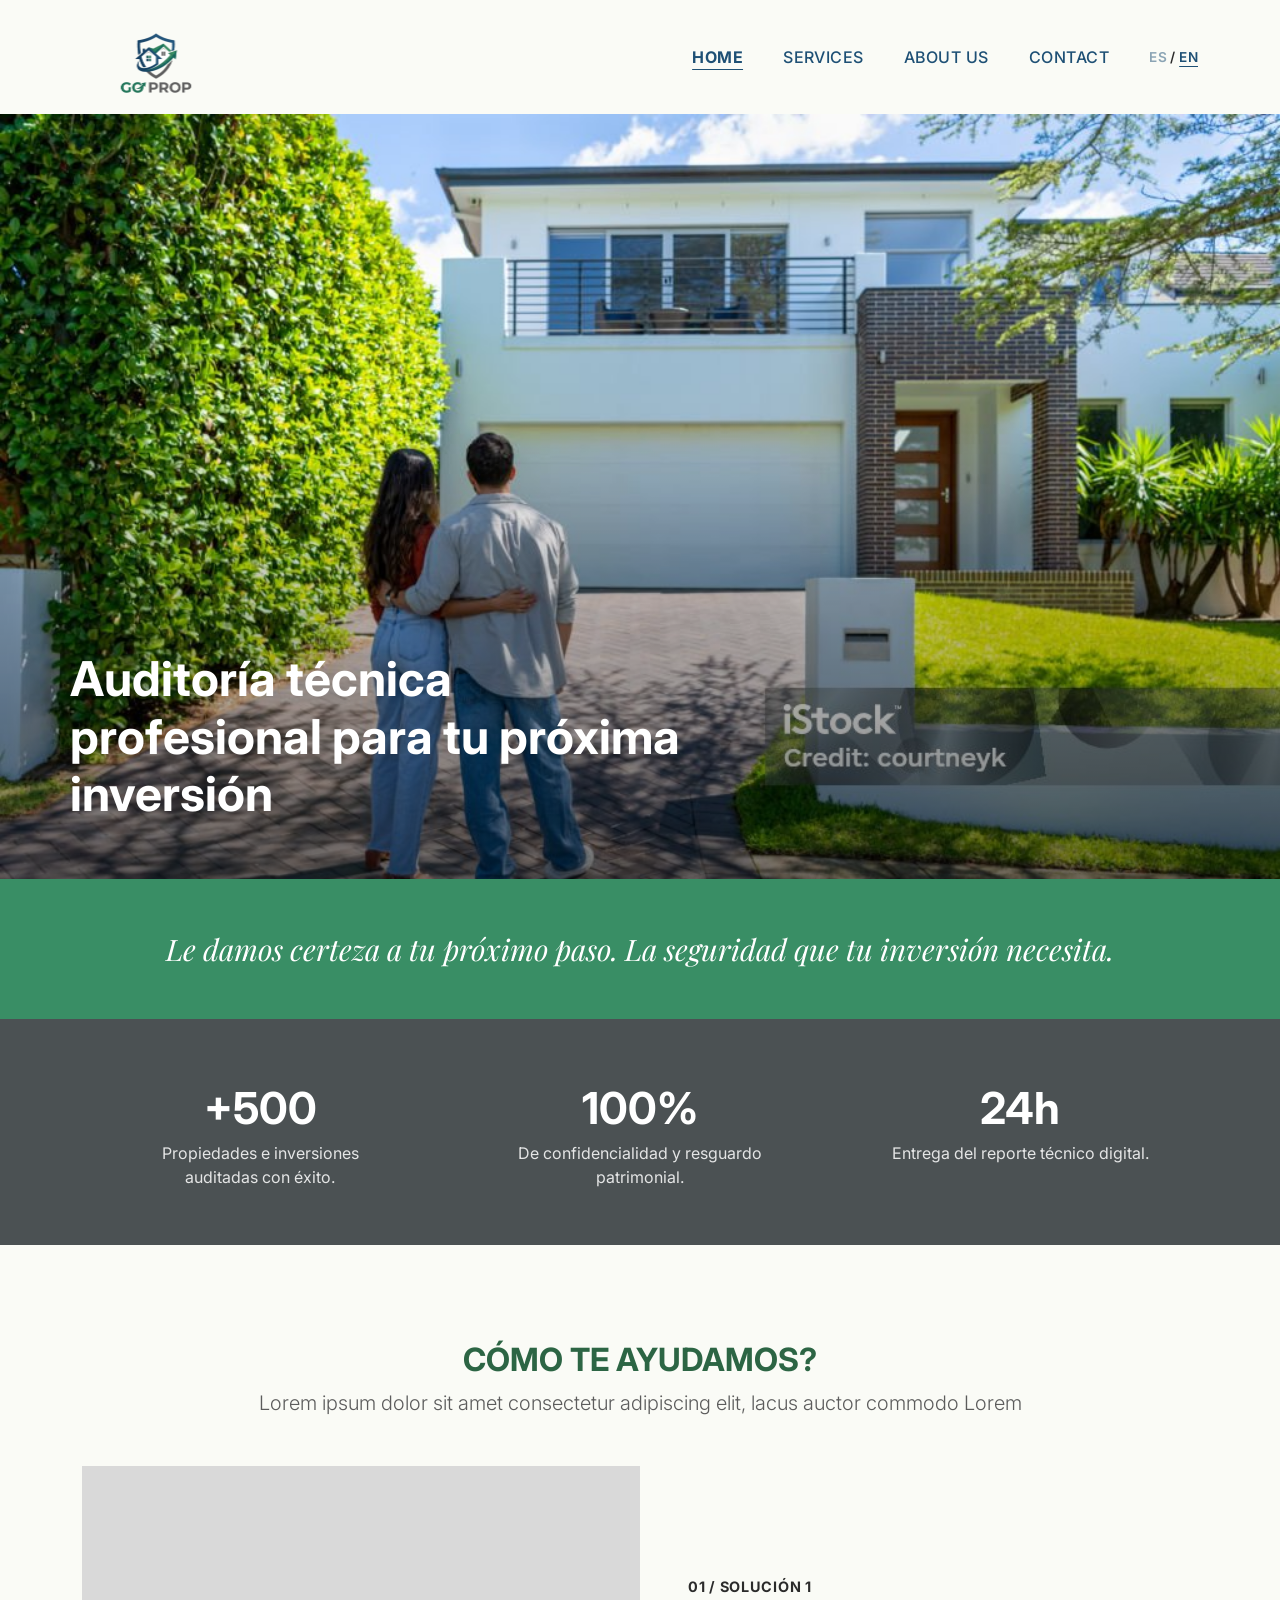
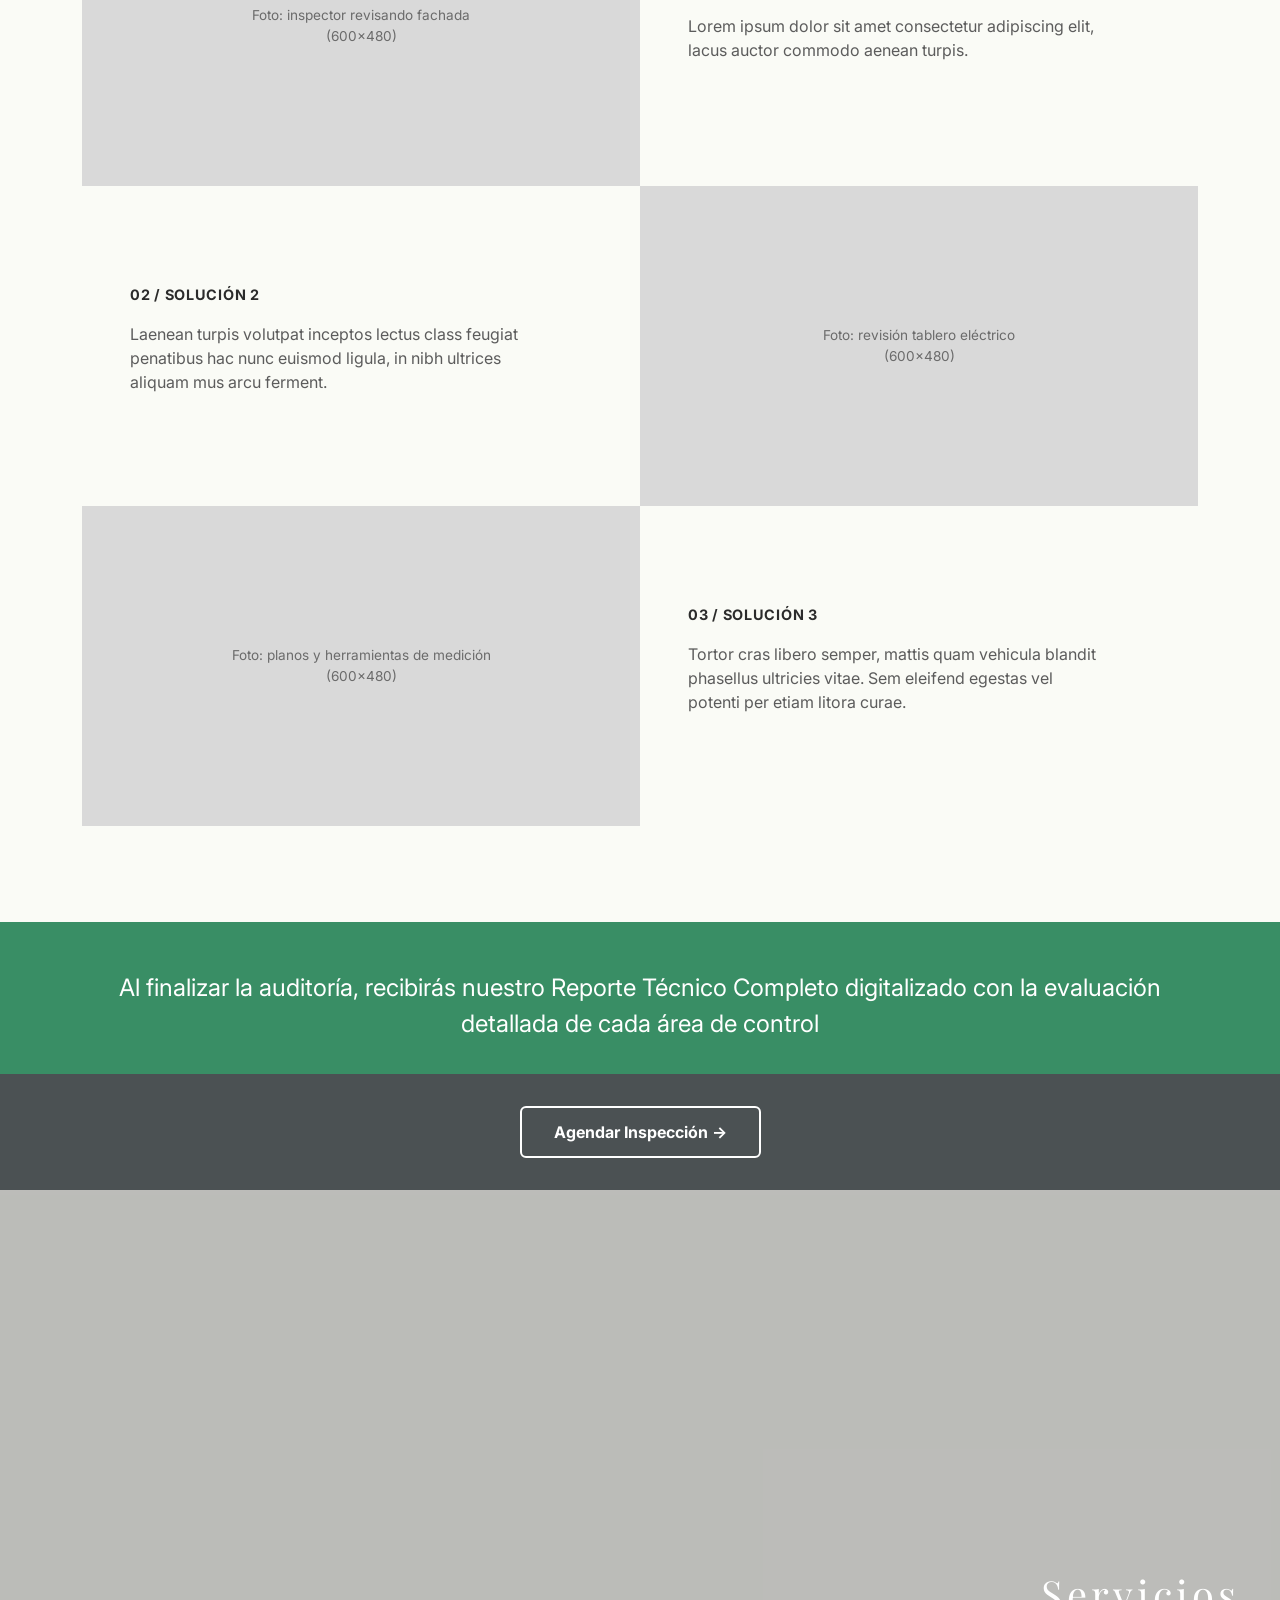
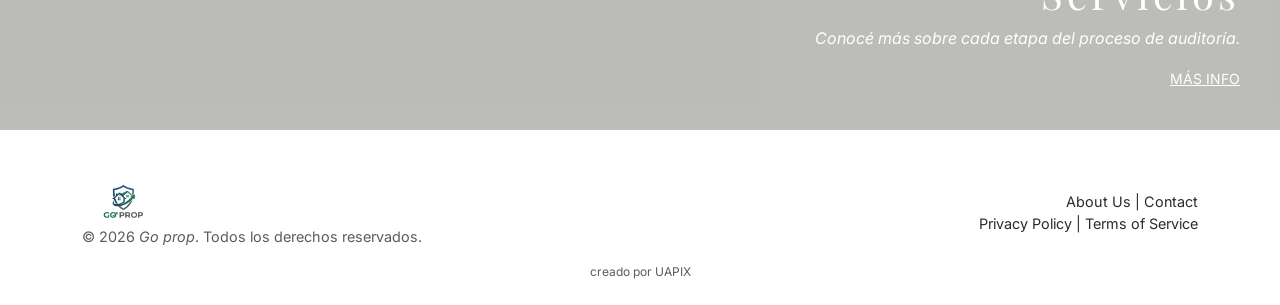
==== en/index.html @ b809a63e "Added bilingual switch" ====
<!DOCTYPE html>
<html lang="en">
<head>
  <meta charset="UTF-8">
  <meta name="viewport" content="width=device-width, initial-scale=1.0">
  <title>Go Prop | Property Auditing and Inspection</title>
  <meta name="description" content="We give you certainty for your next step. Technical property audits with a digital report in 24h.">

  <!-- Google Fonts -->
  <link rel="preconnect" href="https://fonts.googleapis.com">
  <link rel="preconnect" href="https://fonts.gstatic.com" crossorigin>
  <link href="https://fonts.googleapis.com/css2?family=Inter:wght@400;500;700&family=Playfair+Display:ital@1&display=swap" rel="stylesheet">

  <!-- Bootstrap CSS -->
  <link href="https://cdn.jsdelivr.net/npm/bootstrap@5.3.3/dist/css/bootstrap.min.css" rel="stylesheet">

  <!-- Custom CSS -->
  <link rel="stylesheet" href="../css/style.css">
</head>
<body>

  <!-- ==========================================================================
       Navbar
       ========================================================================== -->
  <nav class="navbar navbar-expand-lg navbar-goprop">
    <div class="container">
      <a class="navbar-brand" href="index.html">
        <img src="../assets/images/logo.png" alt="Go Prop">
      </a>
      <button class="navbar-toggler" type="button" data-bs-toggle="collapse" data-bs-target="#navMain" aria-controls="navMain" aria-expanded="false" aria-label="Abrir menú">
        <span class="navbar-toggler-icon"></span>
      </button>
      <div class="collapse navbar-collapse justify-content-end" id="navMain">
        <ul class="navbar-nav">
          <li class="nav-item"><a class="nav-link active" href="index.html">HOME</a></li>
          <li class="nav-item"><a class="nav-link" href="servicios.html">SERVICES</a></li>
          <li class="nav-item"><a class="nav-link" href="nosotros.html">ABOUT US</a></li>
          <li class="nav-item"><a class="nav-link" href="contacto.html">CONTACT</a></li>
        </ul>
        <div class="lang-switch">
          <a href="../index.html">ES</a> / <a href="index.html" class="current">EN</a>
        </div>
      </div>
    </div>
  </nav>

  <!-- ==========================================================================
       Hero
       ========================================================================== -->
  <header class="hero" style="background-image: url('../assets/images/casaPlaceholder.jpg');">
    <div class="container hero-content">
      <!-- TRANSLATE -->
      <h1 class="display-5">Auditoría técnica profesional para tu próxima inversión</h1>
    </div>
  </header>

  <!-- Quote band -->
  <section class="quote-band">
    <!-- TRANSLATE -->
    <p>Le damos certeza a tu próximo paso. La seguridad que tu inversión necesita.</p>
  </section>

  <!-- Stats bar -->
  <section class="stats-bar">
    <div class="container">
      <div class="row text-center g-4">
        <div class="col-md-4">
          <div class="stat-number">+500</div>
          <!-- TRANSLATE (3 stat labels below) -->
          <p class="stat-label">Propiedades e inversiones auditadas con éxito.</p>
        </div>
        <div class="col-md-4">
          <div class="stat-number">100%</div>
          <p class="stat-label">De confidencialidad y resguardo patrimonial.</p>
        </div>
        <div class="col-md-4">
          <div class="stat-number">24h</div>
          <p class="stat-label">Entrega del reporte técnico digital.</p>
        </div>
      </div>
    </div>
  </section>

  <!-- ==========================================================================
       Cómo te ayudamos
       ========================================================================== -->
  <section class="services-intro section-padding">
    <div class="container">
      <div class="text-center mb-5">
        <!-- TRANSLATE -->
        <h2>CÓMO TE AYUDAMOS?</h2>
        <p class="lead">Lorem ipsum dolor sit amet consectetur adipiscing elit, lacus auctor commodo Lorem</p>
      </div>

      <!-- Row 1: image left, text right -->
      <div class="row service-row align-items-center g-0 mb-0">
        <div class="col-md-6">
          <div class="img-placeholder">Foto: inspector revisando fachada<br>(600x480)</div>
        </div>
        <div class="col-md-6 p-5">
          <!-- TRANSLATE (label + paragraph, x3 rows below) -->
          <span class="service-number">01 / Solución 1</span>
          <p class="mt-3">Lorem ipsum dolor sit amet consectetur adipiscing elit, lacus auctor commodo aenean turpis.</p>
        </div>
      </div>

      <!-- Row 2: text left, image right -->
      <div class="row service-row align-items-center g-0 mb-0">
        <div class="col-md-6 order-md-2">
          <div class="img-placeholder">Foto: revisión tablero eléctrico<br>(600x480)</div>
        </div>
        <div class="col-md-6 order-md-1 p-5">
          <span class="service-number">02 / Solución 2</span>
          <p class="mt-3">Laenean turpis volutpat inceptos lectus class feugiat penatibus hac nunc euismod ligula, in nibh ultrices aliquam mus arcu ferment.</p>
        </div>
      </div>

      <!-- Row 3: image left, text right -->
      <div class="row service-row align-items-center g-0">
        <div class="col-md-6">
          <div class="img-placeholder">Foto: planos y herramientas de medición<br>(600x480)</div>
        </div>
        <div class="col-md-6 p-5">
          <span class="service-number">03 / Solución 3</span>
          <p class="mt-3">Tortor cras libero semper, mattis quam vehicula blandit phasellus ultricies vitae. Sem eleifend egestas vel potenti per etiam litora curae.</p>
        </div>
      </div>
    </div>
  </section>

  <!-- CTA -->
  <section class="cta-text-band">
    <div class="container">
      <!-- TRANSLATE -->
      <p class="fs-4 mb-0">Al finalizar la auditoría, recibirás nuestro Reporte Técnico Completo digitalizado con la evaluación detallada de cada área de control</p>
    </div>
  </section>
  <section class="cta-button-band">
    <!-- TRANSLATE (button label) -->
    <a href="servicios.html" class="btn btn-outline-goprop">Agendar Inspección &rarr;</a>
  </section>

  <!-- ==========================================================================
       Gallery / parallax
       ========================================================================== -->
  <section class="gallery-parallax" style="background-image: url('../assets/images/gallery-living-room.jpg');">
    <div class="gallery-parallax-content">
      <!-- TRANSLATE -->
      <h2 class="display-6">Servicios</h2>
      <p class="fst-italic">Conocé más sobre cada etapa del proceso de auditoría.</p>
      <a href="servicios.html" class="text-white text-decoration-underline small">MÁS INFO</a>
    </div>
  </section>

  <!-- ==========================================================================
       Footer
       ========================================================================== -->
  <footer class="footer-goprop">
    <div class="container">
      <div class="row align-items-center">
        <div class="col-md-4 mb-3 mb-md-0">
          <img src="../assets/images/logo.png" alt="Go Prop" style="height:40px;">
          <!-- TRANSLATE (copyright line) -->
          <p class="mt-2 mb-0 text-muted">&copy; 2026 <em>Go prop</em>. Todos los derechos reservados.</p>
        </div>
        <div class="col-md-8 text-md-end">
          <a href="nosotros.html">About Us</a> | <a href="contacto.html">Contact</a><br class="d-none d-md-block">
          <a href="#">Privacy Policy</a> | <a href="#">Terms of Service</a>
        </div>
      </div>
      <div class="text-center mt-3 footer-credit">creado por UAPIX</div>
    </div>
  </footer>

  <!-- Bootstrap JS -->
  <script src="https://cdn.jsdelivr.net/npm/bootstrap@5.3.3/dist/js/bootstrap.bundle.min.js"></script>
  <script src="../js/main.js"></script>
</body>
</html>
---- css/style.css ----
/* ==========================================================================
   GO PROP — Global Stylesheet
   ========================================================================== */

:root {
  --color-green: #398e65;
  --color-green-dark: #2c6544;
  --color-navy: #1e5075;
  --color-charcoal: #4b5153;
  --color-cream: #fafbf6;
  --color-white: #ffffff;
  --color-text: #2b2b2b;
  --color-text-muted: #5c5c5c;

  --font-body: 'Inter', system-ui, sans-serif;
  --font-serif: 'Playfair Display', Georgia, serif;

  --section-padding-y: 6rem;
  --transition-base: 0.25s ease;
}

html {
  scroll-behavior: smooth;
}

body {
  font-family: var(--font-body);
  color: var(--color-text);
  background-color: var(--color-cream);
}

img {
  max-width: 100%;
  display: block;
}

.section-padding {
  padding-top: var(--section-padding-y);
  padding-bottom: var(--section-padding-y);
}

/* ==========================================================================
   Navbar
   ========================================================================== */

.navbar-goprop {
  background-color: var(--color-cream);
  padding-top: 1rem;
  padding-bottom: 1rem;
}

.navbar-goprop .navbar-brand img {
  height: 72px;
}

.navbar-goprop .nav-link {
  color: var(--color-navy);
  font-weight: 500;
  letter-spacing: 0.03em;
  margin-left: 2.5rem;
  padding: 0 !important;
}

.navbar-goprop .nav-item:first-child .nav-link {
  margin-left: 4rem;
}

.navbar-goprop .nav-link.active {
  color: var(--color-navy);
  font-weight: 700;
  text-decoration: underline;
  text-underline-offset: 6px;
}

.lang-switch {
  margin-left: 2.5rem;
  font-size: 0.85rem;
  font-weight: 600;
  letter-spacing: 0.03em;
  white-space: nowrap;
}

.lang-switch a {
  color: var(--color-navy);
  text-decoration: none;
  opacity: 0.5;
}

.lang-switch a.current {
  opacity: 1;
  text-decoration: underline;
  text-underline-offset: 4px;
}

.lang-switch a:hover {
  opacity: 0.8;
}

/* ==========================================================================
   Hero
   ========================================================================== */

.hero {
  position: relative;
  min-height: 85vh;
  background-size: cover;
  background-position: center top;
  display: flex;
  align-items: flex-end;
}

.hero::after {
  content: '';
  position: absolute;
  inset: 0;
  background: linear-gradient(to top, rgba(0, 0, 0, 0.55), rgba(0, 0, 0, 0) 60%);
}

.hero-content {
  position: relative;
  z-index: 1;
  color: var(--color-white);
  padding: 3rem 0;
}

.hero-content h1 {
  font-weight: 700;
  max-width: 640px;
}

/* ==========================================================================
   Quote band
   ========================================================================== */

.quote-band {
  background-color: var(--color-green);
  color: var(--color-white);
  text-align: center;
  padding: 3rem 1rem;
}

.quote-band p {
  font-family: var(--font-serif);
  font-style: italic;
  font-size: 1.85rem;
  max-width: 1140px;
  margin: 0 auto;
}

/* ==========================================================================
   Stats bar
   ========================================================================== */

.stats-bar {
  background-color: var(--color-charcoal);
  color: var(--color-white);
  padding: 3.5rem 1rem;
}

.stats-bar .stat-number {
  font-size: 2.75rem;
  font-weight: 700;
}

.stats-bar .stat-label {
  color: rgba(255, 255, 255, 0.85);
  max-width: 260px;
  margin: 0 auto;
}

/* ==========================================================================
   Services intro (Cómo te ayudamos)
   ========================================================================== */

.services-intro h2 {
  color: var(--color-green-dark);
  font-weight: 700;
}

.services-intro .lead {
  color: var(--color-text-muted);
}

.service-row .service-number {
  font-weight: 700;
  letter-spacing: 0.05em;
  color: var(--color-text);
  text-transform: uppercase;
  font-size: 0.9rem;
}

.service-row p {
  color: var(--color-text-muted);
  max-width: 420px;
}

.service-row img {
  width: 100%;
  height: 100%;
  object-fit: cover;
  min-height: 320px;
}

/* ==========================================================================
   CTA band
   ========================================================================== */

.cta-text-band {
  background-color: var(--color-green);
  color: var(--color-white);
  text-align: center;
  padding: 3rem 1rem 2rem;
}

.cta-button-band {
  background-color: var(--color-charcoal);
  text-align: center;
  padding: 2rem 1rem;
}

.btn-outline-goprop {
  border: 2px solid var(--color-white);
  color: var(--color-white);
  background: transparent;
  font-weight: 700;
  padding: 0.75rem 2rem;
  transition: var(--transition-base);
}

.btn-outline-goprop:hover {
  background: var(--color-white);
  color: var(--color-charcoal);
}

.btn-goprop {
  background-color: var(--color-green);
  border: 2px solid var(--color-green);
  color: var(--color-white);
  font-weight: 700;
  padding: 0.75rem 2rem;
  transition: var(--transition-base);
}

.btn-goprop:hover {
  background-color: var(--color-green-dark);
  border-color: var(--color-green-dark);
  color: var(--color-white);
}

/* ==========================================================================
   Gallery / parallax
   ========================================================================== */

.gallery-parallax {
  position: relative;
  min-height: 60vh;
  background-attachment: fixed;
  background-size: cover;
  background-position: center;
  display: flex;
  align-items: flex-end;
}

.gallery-parallax::after {
  content: '';
  position: absolute;
  inset: 0;
  background: rgba(0, 0, 0, 0.25);
}

.gallery-parallax-content {
  position: relative;
  z-index: 1;
  color: var(--color-white);
  padding: 2.5rem;
  text-align: right;
  margin-left: auto;
}

.gallery-parallax-content h2 {
  font-family: var(--font-serif);
  letter-spacing: 0.1em;
}

@media (max-width: 767.98px) {
  .gallery-parallax {
    background-attachment: scroll;
  }
}

/* ==========================================================================
   Footer
   ========================================================================== */

.footer-goprop {
  background-color: var(--color-white);
  padding: 3rem 0 1.5rem;
  font-size: 0.9rem;
}

.footer-goprop a {
  color: var(--color-text);
  text-decoration: none;
}

.footer-goprop a:hover {
  color: var(--color-green-dark);
}

.footer-goprop .footer-credit {
  color: var(--color-text-muted);
  font-size: 0.75rem;
}

/* ==========================================================================
   Placeholder blocks (temporary — remove once real assets are in place)
   ========================================================================== */

.img-placeholder {
  background-color: #d9d9d9;
  color: #6b6b6b;
  display: flex;
  align-items: center;
  justify-content: center;
  text-align: center;
  font-size: 0.85rem;
  width: 100%;
  height: 100%;
  min-height: 320px;
}
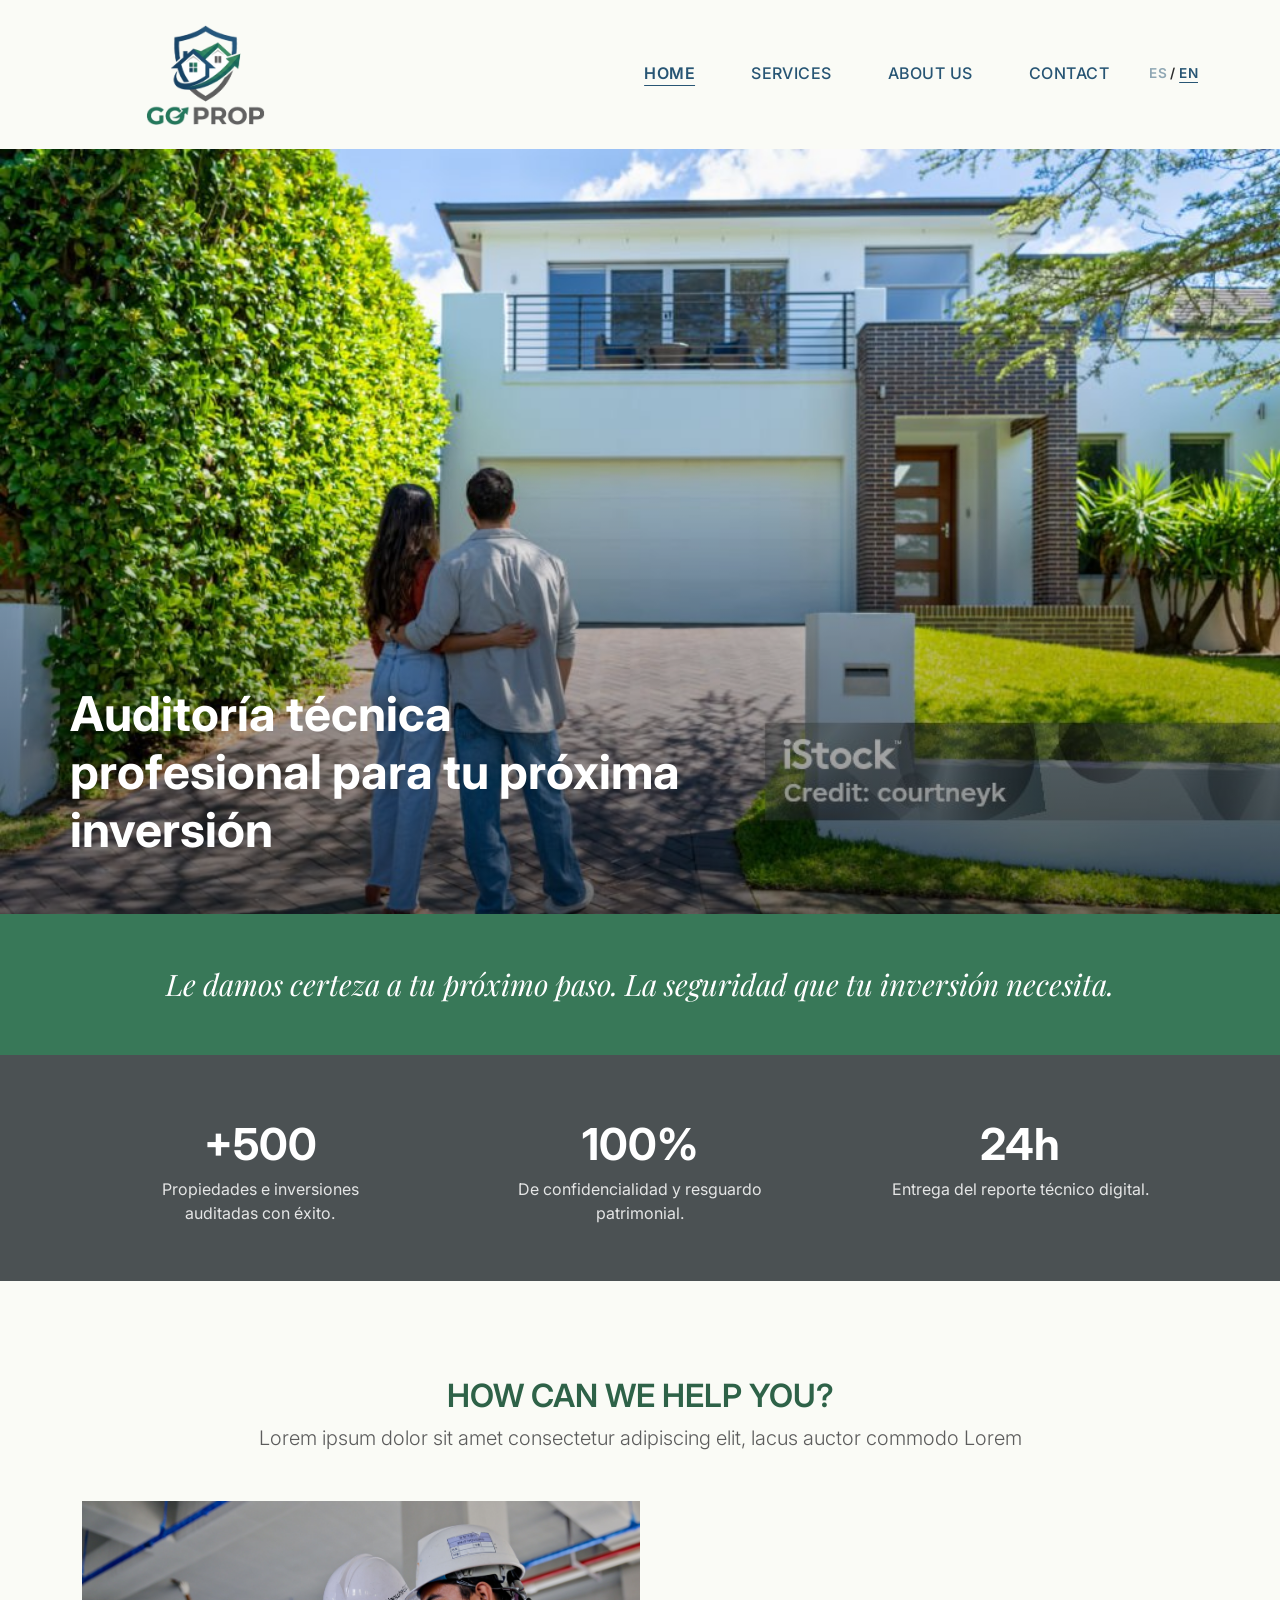
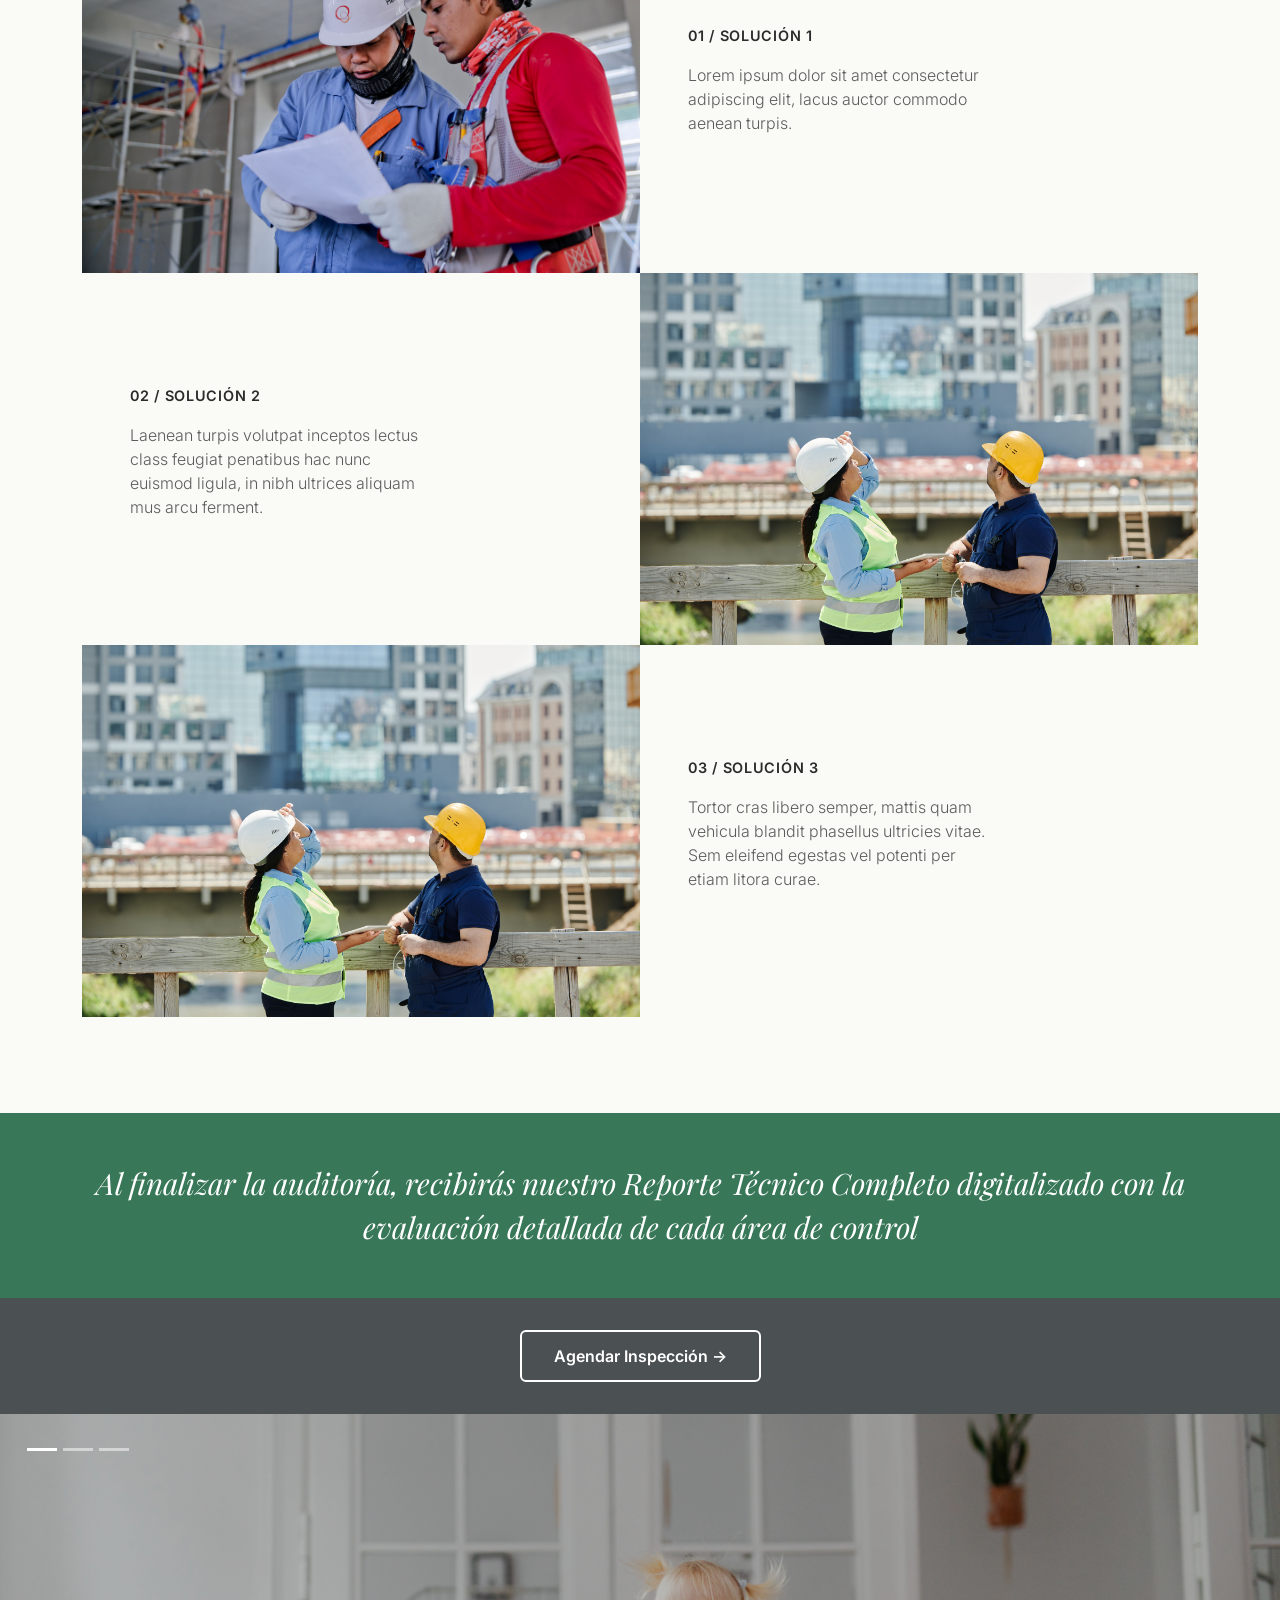
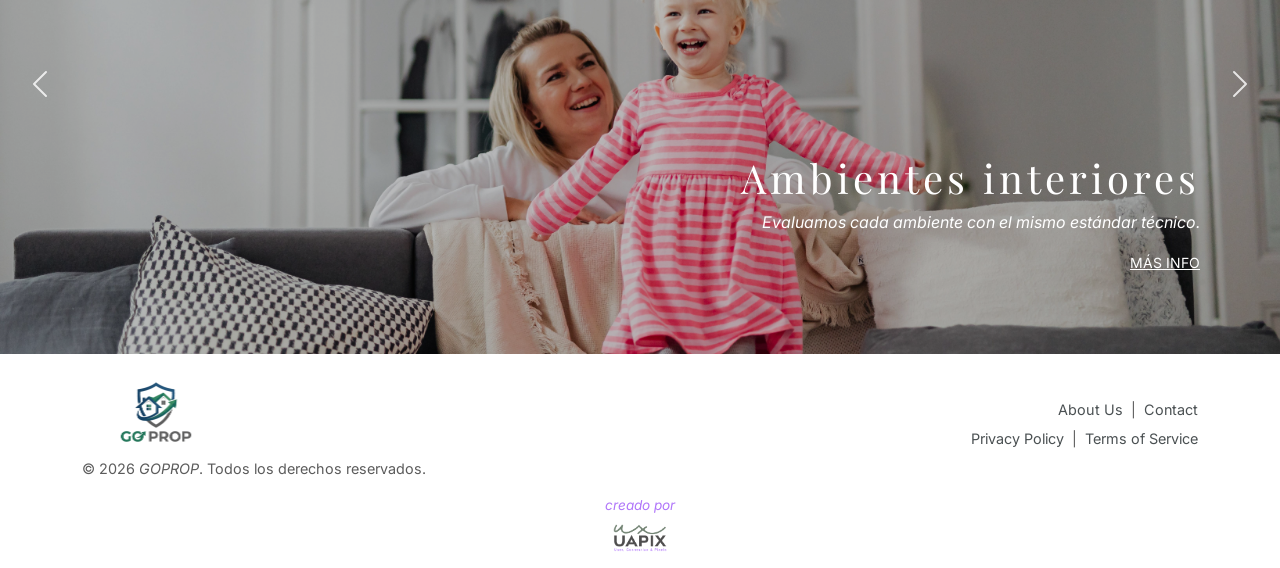
==== commit cc8e8b00: "Finalize footer: logo/copyright spacing, footer padding" ====
--- a/en/index.html
+++ b/en/index.html
@@ -9,7 +9,7 @@
   <!-- Google Fonts -->
   <link rel="preconnect" href="https://fonts.googleapis.com">
   <link rel="preconnect" href="https://fonts.gstatic.com" crossorigin>
-  <link href="https://fonts.googleapis.com/css2?family=Inter:wght@400;500;700&family=Playfair+Display:ital@1&display=swap" rel="stylesheet">
+  <link href="https://fonts.googleapis.com/css2?family=Inter:wght@300;400;500;600;700&family=Playfair+Display:ital@1&display=swap" rel="stylesheet">
 
   <!-- Bootstrap CSS -->
   <link href="https://cdn.jsdelivr.net/npm/bootstrap@5.3.3/dist/css/bootstrap.min.css" rel="stylesheet">
@@ -88,14 +88,14 @@
     <div class="container">
       <div class="text-center mb-5">
         <!-- TRANSLATE -->
-        <h2>CÓMO TE AYUDAMOS?</h2>
+        <h2>HOW CAN WE HELP YOU?</h2>
         <p class="lead">Lorem ipsum dolor sit amet consectetur adipiscing elit, lacus auctor commodo Lorem</p>
       </div>
 
       <!-- Row 1: image left, text right -->
       <div class="row service-row align-items-center g-0 mb-0">
         <div class="col-md-6">
-          <div class="img-placeholder">Foto: inspector revisando fachada<br>(600x480)</div>
+          <img src="/assets/images/solucion1.jpg" alt="Inspectores revisando documentos en una propiedad">
         </div>
         <div class="col-md-6 p-5">
           <!-- TRANSLATE (label + paragraph, x3 rows below) -->
@@ -107,7 +107,7 @@
       <!-- Row 2: text left, image right -->
       <div class="row service-row align-items-center g-0 mb-0">
         <div class="col-md-6 order-md-2">
-          <div class="img-placeholder">Foto: revisión tablero eléctrico<br>(600x480)</div>
+          <img src="/assets/images/solucion2.jpg" alt="Inspectores afuera revisando la fachada de una propiedad">
         </div>
         <div class="col-md-6 order-md-1 p-5">
           <span class="service-number">02 / Solución 2</span>
@@ -118,7 +118,7 @@
       <!-- Row 3: image left, text right -->
       <div class="row service-row align-items-center g-0">
         <div class="col-md-6">
-          <div class="img-placeholder">Foto: planos y herramientas de medición<br>(600x480)</div>
+          <img src="/assets/images/solucion2.jpg" alt="Inspectores revisando planos en una computadora portatil">
         </div>
         <div class="col-md-6 p-5">
           <span class="service-number">03 / Solución 3</span>
@@ -132,7 +132,7 @@
   <section class="cta-text-band">
     <div class="container">
       <!-- TRANSLATE -->
-      <p class="fs-4 mb-0">Al finalizar la auditoría, recibirás nuestro Reporte Técnico Completo digitalizado con la evaluación detallada de cada área de control</p>
+      <p>Al finalizar la auditoría, recibirás nuestro Reporte Técnico Completo digitalizado con la evaluación detallada de cada área de control</p>
     </div>
   </section>
   <section class="cta-button-band">
@@ -143,14 +143,44 @@
   <!-- ==========================================================================
        Gallery / parallax
        ========================================================================== -->
-  <section class="gallery-parallax" style="background-image: url('../assets/images/gallery-living-room.jpg');">
-    <div class="gallery-parallax-content">
-      <!-- TRANSLATE -->
-      <h2 class="display-6">Servicios</h2>
-      <p class="fst-italic">Conocé más sobre cada etapa del proceso de auditoría.</p>
-      <a href="servicios.html" class="text-white text-decoration-underline small">MÁS INFO</a>
-    </div>
-  </section>
+  <div id="galleryCarousel" class="carousel slide gallery-parallax" data-bs-ride="carousel">
+    <div class="carousel-indicators">
+      <button type="button" data-bs-target="#galleryCarousel" data-bs-slide-to="0" class="active" aria-current="true" aria-label="Slide 1"></button>
+      <button type="button" data-bs-target="#galleryCarousel" data-bs-slide-to="1" aria-label="Slide 2"></button>
+      <button type="button" data-bs-target="#galleryCarousel" data-bs-slide-to="2" aria-label="Slide 3"></button>
+    </div>
+    <div class="carousel-inner">
+      <div class="carousel-item active" style="background-image: url('../assets/images/gallery-living-room.jpg');">
+        <div class="gallery-parallax-content">
+          <h2 class="display-6">Ambientes interiores</h2>
+          <p class="fst-italic">Evaluamos cada ambiente con el mismo estándar técnico.</p>
+          <a href="servicios.html" class="text-white text-decoration-underline small">MÁS INFO</a>
+        </div>
+      </div>
+      <div class="carousel-item" style="background-image: url('../assets/images/gallery-kitchen.jpg');">
+        <div class="gallery-parallax-content">
+          <h2 class="display-6">Instalaciones y equipamiento</h2>
+          <p class="fst-italic">Revisamos instalaciones eléctricas, sanitarias y de gas.</p>
+          <a href="servicios.html" class="text-white text-decoration-underline small">MÁS INFO</a>
+        </div>
+      </div>
+      <div class="carousel-item" style="background-image: url('../assets/images/gallery-garden.jpg');">
+        <div class="gallery-parallax-content">
+          <h2 class="display-6">Espacios exteriores</h2>
+          <p class="fst-italic">Auditamos también los espacios exteriores y estructuras adicionales.</p>
+          <a href="servicios.html" class="text-white text-decoration-underline small">MÁS INFO</a>
+        </div>
+      </div>
+    </div>
+    <button class="carousel-control-prev" type="button" data-bs-target="#galleryCarousel" data-bs-slide="prev">
+      <span class="carousel-control-prev-icon" aria-hidden="true"></span>
+      <span class="visually-hidden">Anterior</span>
+    </button>
+    <button class="carousel-control-next" type="button" data-bs-target="#galleryCarousel" data-bs-slide="next">
+      <span class="carousel-control-next-icon" aria-hidden="true"></span>
+      <span class="visually-hidden">Siguiente</span>
+    </button>
+  </div>
 
   <!-- ==========================================================================
        Footer
@@ -158,17 +188,19 @@
   <footer class="footer-goprop">
     <div class="container">
       <div class="row align-items-center">
-        <div class="col-md-4 mb-3 mb-md-0">
-          <img src="../assets/images/logo.png" alt="Go Prop" style="height:40px;">
-          <!-- TRANSLATE (copyright line) -->
-          <p class="mt-2 mb-0 text-muted">&copy; 2026 <em>Go prop</em>. Todos los derechos reservados.</p>
-        </div>
-        <div class="col-md-8 text-md-end">
-          <a href="nosotros.html">About Us</a> | <a href="contacto.html">Contact</a><br class="d-none d-md-block">
-          <a href="#">Privacy Policy</a> | <a href="#">Terms of Service</a>
-        </div>
-      </div>
-      <div class="text-center mt-3 footer-credit">creado por UAPIX</div>
+        <div class="col-md-5 mb-3 mb-md-0 footer-brand">
+          <img src="../assets/images/logo.png" alt="Go Prop" style="height:72px;">
+          <p class="footer-copyright">&copy; 2026 <em>GOPROP</em>. Todos los derechos reservados.</p>
+        </div>
+<div class="col-md-7 text-md-end footer-links">
+          <div class="footer-links-row"><a href="nosotros.html">About Us</a><span class="footer-sep">|</span><a href="contacto.html">Contact</a></div>
+          <div class="footer-links-row"><a href="#">Privacy Policy</a><span class="footer-sep">|</span><a href="#">Terms of Service</a></div>
+        </div>
+      </div>
+<div class="text-center mt-3 footer-credit">
+        <p>creado por</p>
+        <img src="../assets/images/uapix-logo.png" alt="UAPIX">
+      </div>
     </div>
   </footer>
 
--- a/css/style.css
+++ b/css/style.css
@@ -3,9 +3,9 @@
    ========================================================================== */
 
 :root {
-  --color-green: #398e65;
-  --color-green-dark: #2c6544;
-  --color-navy: #1e5075;
+  --color-green: #387858;
+  --color-green-dark: #2e6248;
+  --color-navy: #275574;
   --color-charcoal: #4b5153;
   --color-cream: #fafbf6;
   --color-white: #ffffff;
@@ -45,19 +45,20 @@
 
 .navbar-goprop {
   background-color: var(--color-cream);
-  padding-top: 1rem;
-  padding-bottom: 1rem;
+  padding-top: 0rem;
+  padding-bottom: 0.2rem;
 }
 
 .navbar-goprop .navbar-brand img {
-  height: 72px;
+  height: 120px;
+  margin-bottom: 1rem;
 }
 
 .navbar-goprop .nav-link {
   color: var(--color-navy);
   font-weight: 500;
   letter-spacing: 0.03em;
-  margin-left: 2.5rem;
+  margin-left: 3.5rem;
   padding: 0 !important;
 }
 
@@ -67,7 +68,7 @@
 
 .navbar-goprop .nav-link.active {
   color: var(--color-navy);
-  font-weight: 700;
+  font-weight: 600;
   text-decoration: underline;
   text-underline-offset: 6px;
 }
@@ -174,15 +175,16 @@
 
 .services-intro h2 {
   color: var(--color-green-dark);
-  font-weight: 700;
+  font-weight: 600;
 }
 
 .services-intro .lead {
   color: var(--color-text-muted);
+  font-weight:300;
 }
 
 .service-row .service-number {
-  font-weight: 700;
+  font-weight: 600;
   letter-spacing: 0.05em;
   color: var(--color-text);
   text-transform: uppercase;
@@ -191,7 +193,8 @@
 
 .service-row p {
   color: var(--color-text-muted);
-  max-width: 420px;
+  max-width: 300px;
+  font-weight:300;
 }
 
 .service-row img {
@@ -209,7 +212,15 @@
   background-color: var(--color-green);
   color: var(--color-white);
   text-align: center;
-  padding: 3rem 1rem 2rem;
+  padding: 3rem 1rem;
+}
+
+.cta-text-band p {
+  font-family: var(--font-serif);
+  font-style: italic;
+  font-size: 1.85rem;
+  max-width: 1140px;
+  margin: 0 auto;
 }
 
 .cta-button-band {
@@ -222,7 +233,7 @@
   border: 2px solid var(--color-white);
   color: var(--color-white);
   background: transparent;
-  font-weight: 700;
+  font-weight: 600;
   padding: 0.75rem 2rem;
   transition: var(--transition-base);
 }
@@ -236,7 +247,7 @@
   background-color: var(--color-green);
   border: 2px solid var(--color-green);
   color: var(--color-white);
-  font-weight: 700;
+  font-weight: 600;
   padding: 0.75rem 2rem;
   transition: var(--transition-base);
 }
@@ -254,14 +265,20 @@
 .gallery-parallax {
   position: relative;
   min-height: 60vh;
-  background-attachment: fixed;
+}
+
+.gallery-parallax .carousel-item {
+  min-height: 60vh;
   background-size: cover;
   background-position: center;
+}
+.gallery-parallax .carousel-item.active,
+.gallery-parallax .carousel-item-next,
+.gallery-parallax .carousel-item-prev {
   display: flex;
   align-items: flex-end;
 }
-
-.gallery-parallax::after {
+.gallery-parallax .carousel-item::after {
   content: '';
   position: absolute;
   inset: 0;
@@ -272,7 +289,7 @@
   position: relative;
   z-index: 1;
   color: var(--color-white);
-  padding: 2.5rem;
+  padding: 5rem;
   text-align: right;
   margin-left: auto;
 }
@@ -282,34 +299,87 @@
   letter-spacing: 0.1em;
 }
 
-@media (max-width: 767.98px) {
-  .gallery-parallax {
-    background-attachment: scroll;
-  }
-}
-
+.gallery-parallax .carousel-indicators {
+  top: 1.5rem;
+  bottom: auto;
+  justify-content: flex-start;
+  margin-left: 1.5rem;
+  margin-right: 0;
+}
+.gallery-parallax .carousel-control-prev,
+.gallery-parallax .carousel-control-next {
+  top: 50%;
+  bottom: auto;
+  width: 48px;
+  height: 48px;
+  transform: translateY(-50%);
+  opacity: 0.8;
+}
+
+.gallery-parallax .carousel-control-prev {
+  left: 1rem;
+}
+
+.gallery-parallax .carousel-control-next {
+  right: 1rem;
+}
+
+.gallery-parallax .carousel-control-prev:hover,
+.gallery-parallax .carousel-control-next:hover {
+  opacity: 1;
+}
 /* ==========================================================================
    Footer
    ========================================================================== */
 
 .footer-goprop {
   background-color: var(--color-white);
-  padding: 3rem 0 1.5rem;
+  padding: 1rem 0 1rem;
   font-size: 0.9rem;
 }
 
 .footer-goprop a {
-  color: var(--color-text);
+  color: var(--color-charcoal);
   text-decoration: none;
 }
 
+.footer-links-row {
+  line-height: 2;
+}
+
+.footer-links .footer-sep {
+  color: var(--color-text-muted);
+  margin: 0 0.5rem;
+}
+
 .footer-goprop a:hover {
-  color: var(--color-green-dark);
-}
-
-.footer-goprop .footer-credit {
+  color: #8c8c8c;
+}
+
+.footer-goprop .footer-credit p {
+  color: #b076f9;
+  font-style: italic;
+  font-size: 0.85rem;
+  margin-bottom: 0.5rem;
+}
+
+.footer-goprop .footer-credit img {
+  height: 28px;
+  margin: 0 auto;
+}
+.footer-goprop .footer-brand {
+  display: flex;
+  flex-direction: column;
+  align-items: flex-start;
+  gap: 1rem;
+}
+
+.footer-goprop .footer-copyright {
   color: var(--color-text-muted);
-  font-size: 0.75rem;
+  font-size: 0.9rem;
+  line-height: 1.5;
+  white-space: nowrap;
+  margin: 0;
 }
 
 /* ==========================================================================
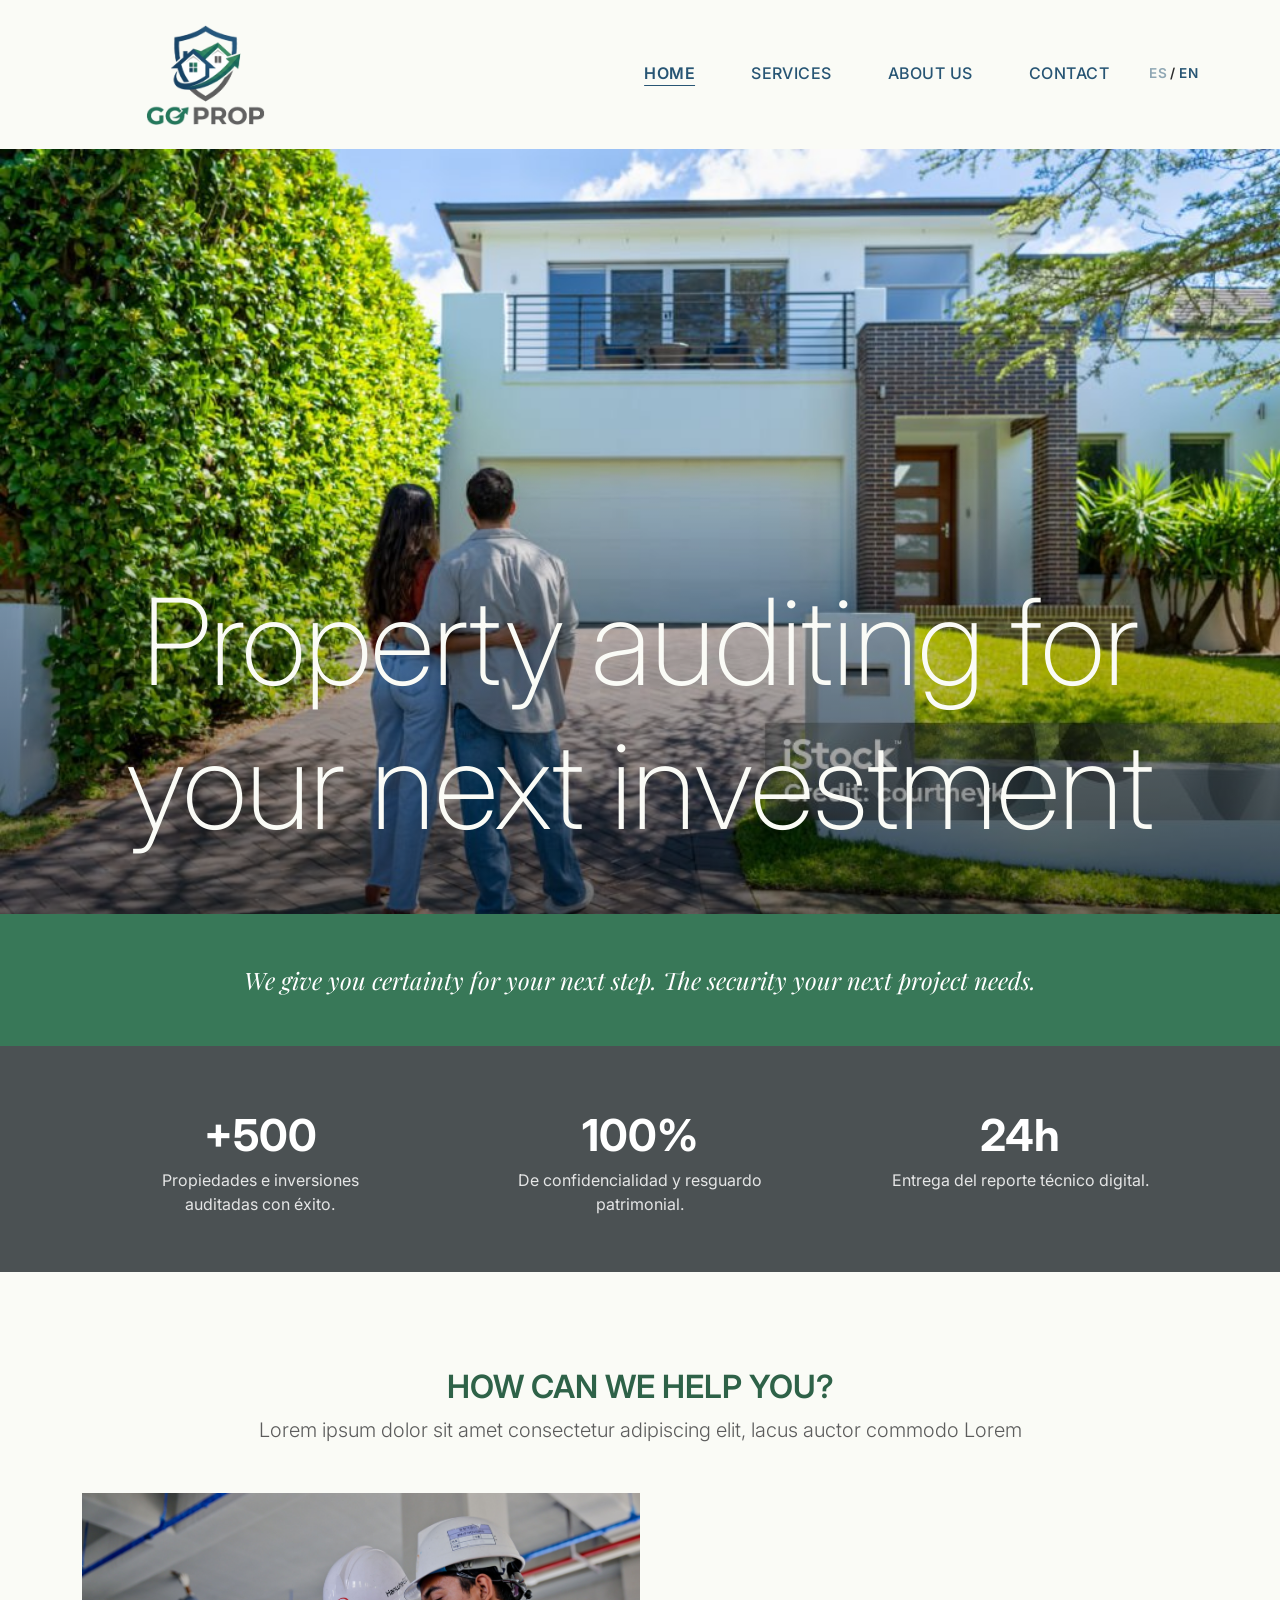
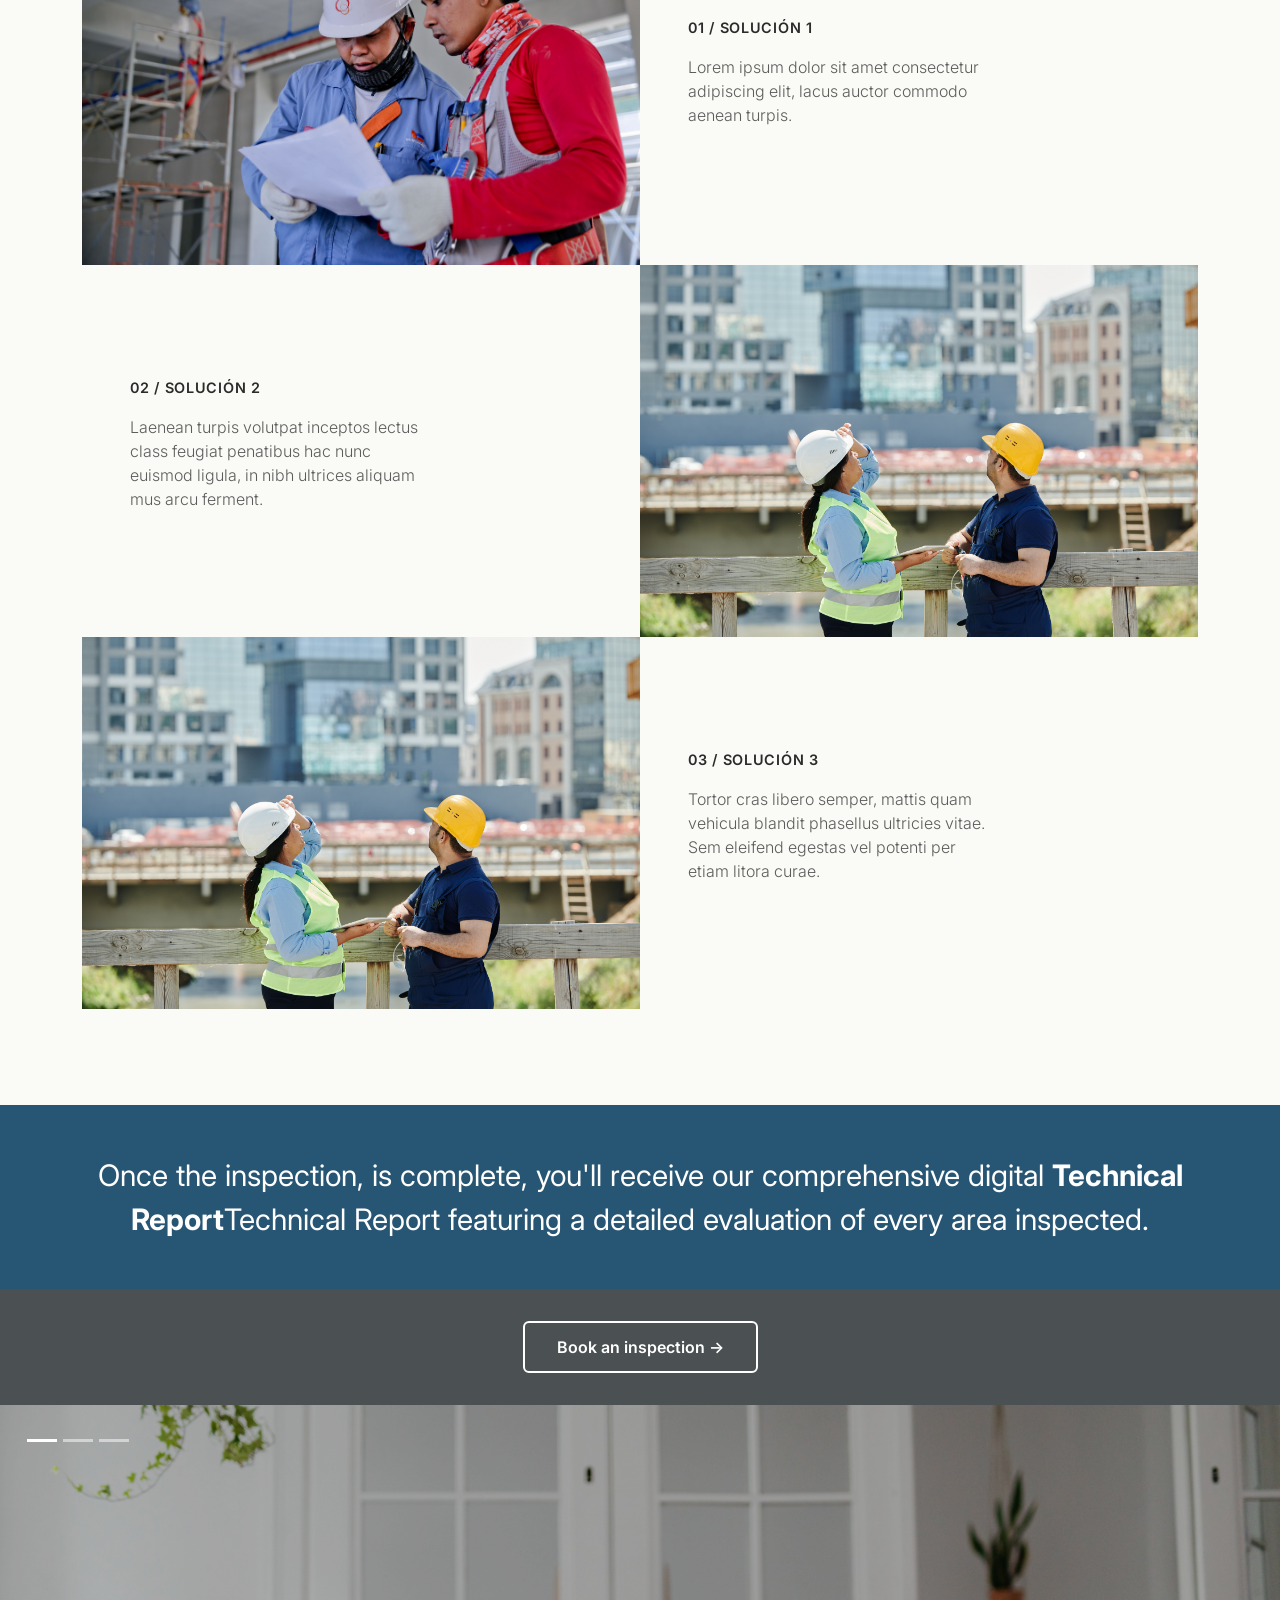
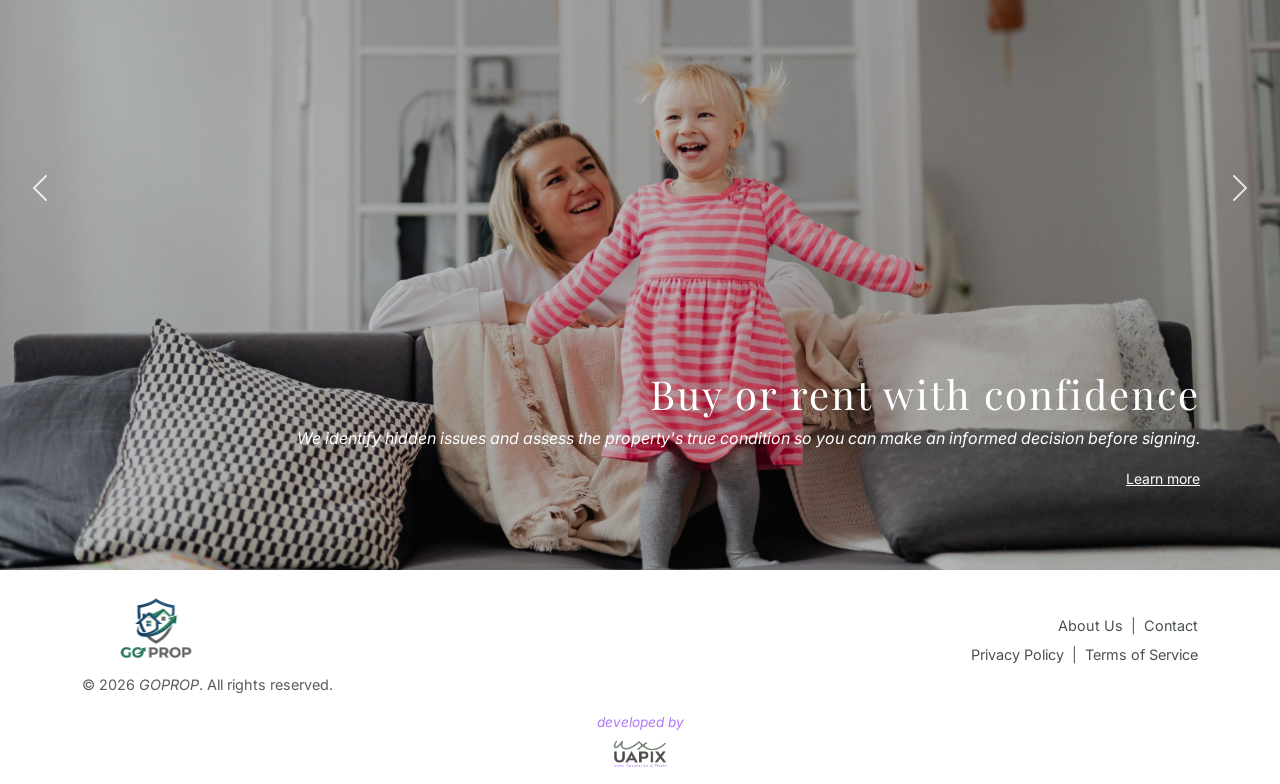
==== commit f880c894: "EN Page translation & Home improved" ====
--- a/en/index.html
+++ b/en/index.html
@@ -4,12 +4,15 @@
   <meta charset="UTF-8">
   <meta name="viewport" content="width=device-width, initial-scale=1.0">
   <title>Go Prop | Property Auditing and Inspection</title>
-  <meta name="description" content="We give you certainty for your next step. Technical property audits with a digital report in 24h.">
+  <meta name="description" content="We give you certainty for your next step. Technical property audits with a digital report.">
 
   <!-- Google Fonts -->
   <link rel="preconnect" href="https://fonts.googleapis.com">
   <link rel="preconnect" href="https://fonts.gstatic.com" crossorigin>
   <link href="https://fonts.googleapis.com/css2?family=Inter:wght@300;400;500;600;700&family=Playfair+Display:ital@1&display=swap" rel="stylesheet">
+  <!-- FAVICON -->
+    <link rel="shortcut icon" href="../assets/images/favicon.png" type="image/x-icon">
+    <link rel="icon" href="../assets/images/favicon.png" type="image/x-icon">
 
   <!-- Bootstrap CSS -->
   <link href="https://cdn.jsdelivr.net/npm/bootstrap@5.3.3/dist/css/bootstrap.min.css" rel="stylesheet">
@@ -50,14 +53,14 @@
   <header class="hero" style="background-image: url('../assets/images/casaPlaceholder.jpg');">
     <div class="container hero-content">
       <!-- TRANSLATE -->
-      <h1 class="display-5">Auditoría técnica profesional para tu próxima inversión</h1>
+      <h1 class="display-5">Property auditing for your next investment</h1>
     </div>
   </header>
 
   <!-- Quote band -->
   <section class="quote-band">
     <!-- TRANSLATE -->
-    <p>Le damos certeza a tu próximo paso. La seguridad que tu inversión necesita.</p>
+    <p>We give you certainty for your next step. The security your next project needs.</p>
   </section>
 
   <!-- Stats bar -->
@@ -132,12 +135,12 @@
   <section class="cta-text-band">
     <div class="container">
       <!-- TRANSLATE -->
-      <p>Al finalizar la auditoría, recibirás nuestro Reporte Técnico Completo digitalizado con la evaluación detallada de cada área de control</p>
+      <p>Once the inspection, is complete, you'll receive our comprehensive digital <strong>Technical Report</strong>Technical Report featuring a detailed evaluation of every area inspected.</p>
     </div>
   </section>
   <section class="cta-button-band">
     <!-- TRANSLATE (button label) -->
-    <a href="servicios.html" class="btn btn-outline-goprop">Agendar Inspección &rarr;</a>
+    <a href="servicios.html" class="btn btn-outline-goprop">Book an inspection &rarr;</a>
   </section>
 
   <!-- ==========================================================================
@@ -152,23 +155,23 @@
     <div class="carousel-inner">
       <div class="carousel-item active" style="background-image: url('../assets/images/gallery-living-room.jpg');">
         <div class="gallery-parallax-content">
-          <h2 class="display-6">Ambientes interiores</h2>
-          <p class="fst-italic">Evaluamos cada ambiente con el mismo estándar técnico.</p>
-          <a href="servicios.html" class="text-white text-decoration-underline small">MÁS INFO</a>
+          <h2 class="display-6">Buy or rent with confidence</h2>
+          <p class="fst-italic">We identify hidden issues and assess the property's true condition so you can make an informed decision before signing.</p>
+          <a href="servicios.html" class="text-white text-decoration-underline small">Learn more</a>
         </div>
       </div>
       <div class="carousel-item" style="background-image: url('../assets/images/gallery-kitchen.jpg');">
         <div class="gallery-parallax-content">
-          <h2 class="display-6">Instalaciones y equipamiento</h2>
-          <p class="fst-italic">Revisamos instalaciones eléctricas, sanitarias y de gas.</p>
-          <a href="servicios.html" class="text-white text-decoration-underline small">MÁS INFO</a>
+          <h2 class="display-6">End construction work with peace of mind</h2>
+          <p class="fst-italic">We verify that newly built or renovated properties meet quality standards and match the agreed specifications before handover.</p>
+          <a href="servicios.html" class="text-white text-decoration-underline small">Learn more</a>
         </div>
       </div>
       <div class="carousel-item" style="background-image: url('../assets/images/gallery-garden.jpg');">
         <div class="gallery-parallax-content">
-          <h2 class="display-6">Espacios exteriores</h2>
-          <p class="fst-italic">Auditamos también los espacios exteriores y estructuras adicionales.</p>
-          <a href="servicios.html" class="text-white text-decoration-underline small">MÁS INFO</a>
+          <h2 class="display-6">Find the root cause of the problem</h2>
+          <p class="fst-italic">We investigate leaks, structural cracks, and other property issues to identify their source and provide a reliable technical diagnosis.</p>
+          <a href="servicios.html" class="text-white text-decoration-underline small">Learn more</a>
         </div>
       </div>
     </div>
@@ -190,7 +193,7 @@
       <div class="row align-items-center">
         <div class="col-md-5 mb-3 mb-md-0 footer-brand">
           <img src="../assets/images/logo.png" alt="Go Prop" style="height:72px;">
-          <p class="footer-copyright">&copy; 2026 <em>GOPROP</em>. Todos los derechos reservados.</p>
+          <p class="footer-copyright">&copy; 2026 <em>GOPROP</em>. All rights reserved.</p>
         </div>
 <div class="col-md-7 text-md-end footer-links">
           <div class="footer-links-row"><a href="nosotros.html">About Us</a><span class="footer-sep">|</span><a href="contacto.html">Contact</a></div>
@@ -198,7 +201,7 @@
         </div>
       </div>
 <div class="text-center mt-3 footer-credit">
-        <p>creado por</p>
+        <p>developed by</p>
         <img src="../assets/images/uapix-logo.png" alt="UAPIX">
       </div>
     </div>
--- a/css/style.css
+++ b/css/style.css
@@ -89,7 +89,7 @@
 
 .lang-switch a.current {
   opacity: 1;
-  text-decoration: underline;
+  text-decoration: none;
   text-underline-offset: 4px;
 }
 
@@ -120,13 +120,15 @@
 .hero-content {
   position: relative;
   z-index: 1;
-  color: var(--color-white);
+  color: var(--color-cream);
   padding: 3rem 0;
 }
 
 .hero-content h1 {
-  font-weight: 700;
-  max-width: 640px;
+  font-weight: 200;
+  max-width: 100%;
+  font-size: 120px;
+  text-align: center;
 }
 
 /* ==========================================================================
@@ -143,7 +145,7 @@
 .quote-band p {
   font-family: var(--font-serif);
   font-style: italic;
-  font-size: 1.85rem;
+  font-size: 1.5rem;
   max-width: 1140px;
   margin: 0 auto;
 }
@@ -209,15 +211,15 @@
    ========================================================================== */
 
 .cta-text-band {
-  background-color: var(--color-green);
+  background-color: var(--color-navy);
   color: var(--color-white);
   text-align: center;
   padding: 3rem 1rem;
 }
 
 .cta-text-band p {
-  font-family: var(--font-serif);
-  font-style: italic;
+  font-family: var(--font-body);
+  font-style: normal;
   font-size: 1.85rem;
   max-width: 1140px;
   margin: 0 auto;
@@ -264,11 +266,11 @@
 
 .gallery-parallax {
   position: relative;
-  min-height: 60vh;
+  min-height: 85vh;
 }
 
 .gallery-parallax .carousel-item {
-  min-height: 60vh;
+  min-height: 85vh;
   background-size: cover;
   background-position: center;
 }
@@ -296,7 +298,7 @@
 
 .gallery-parallax-content h2 {
   font-family: var(--font-serif);
-  letter-spacing: 0.1em;
+  letter-spacing: 0.05em;
 }
 
 .gallery-parallax .carousel-indicators {
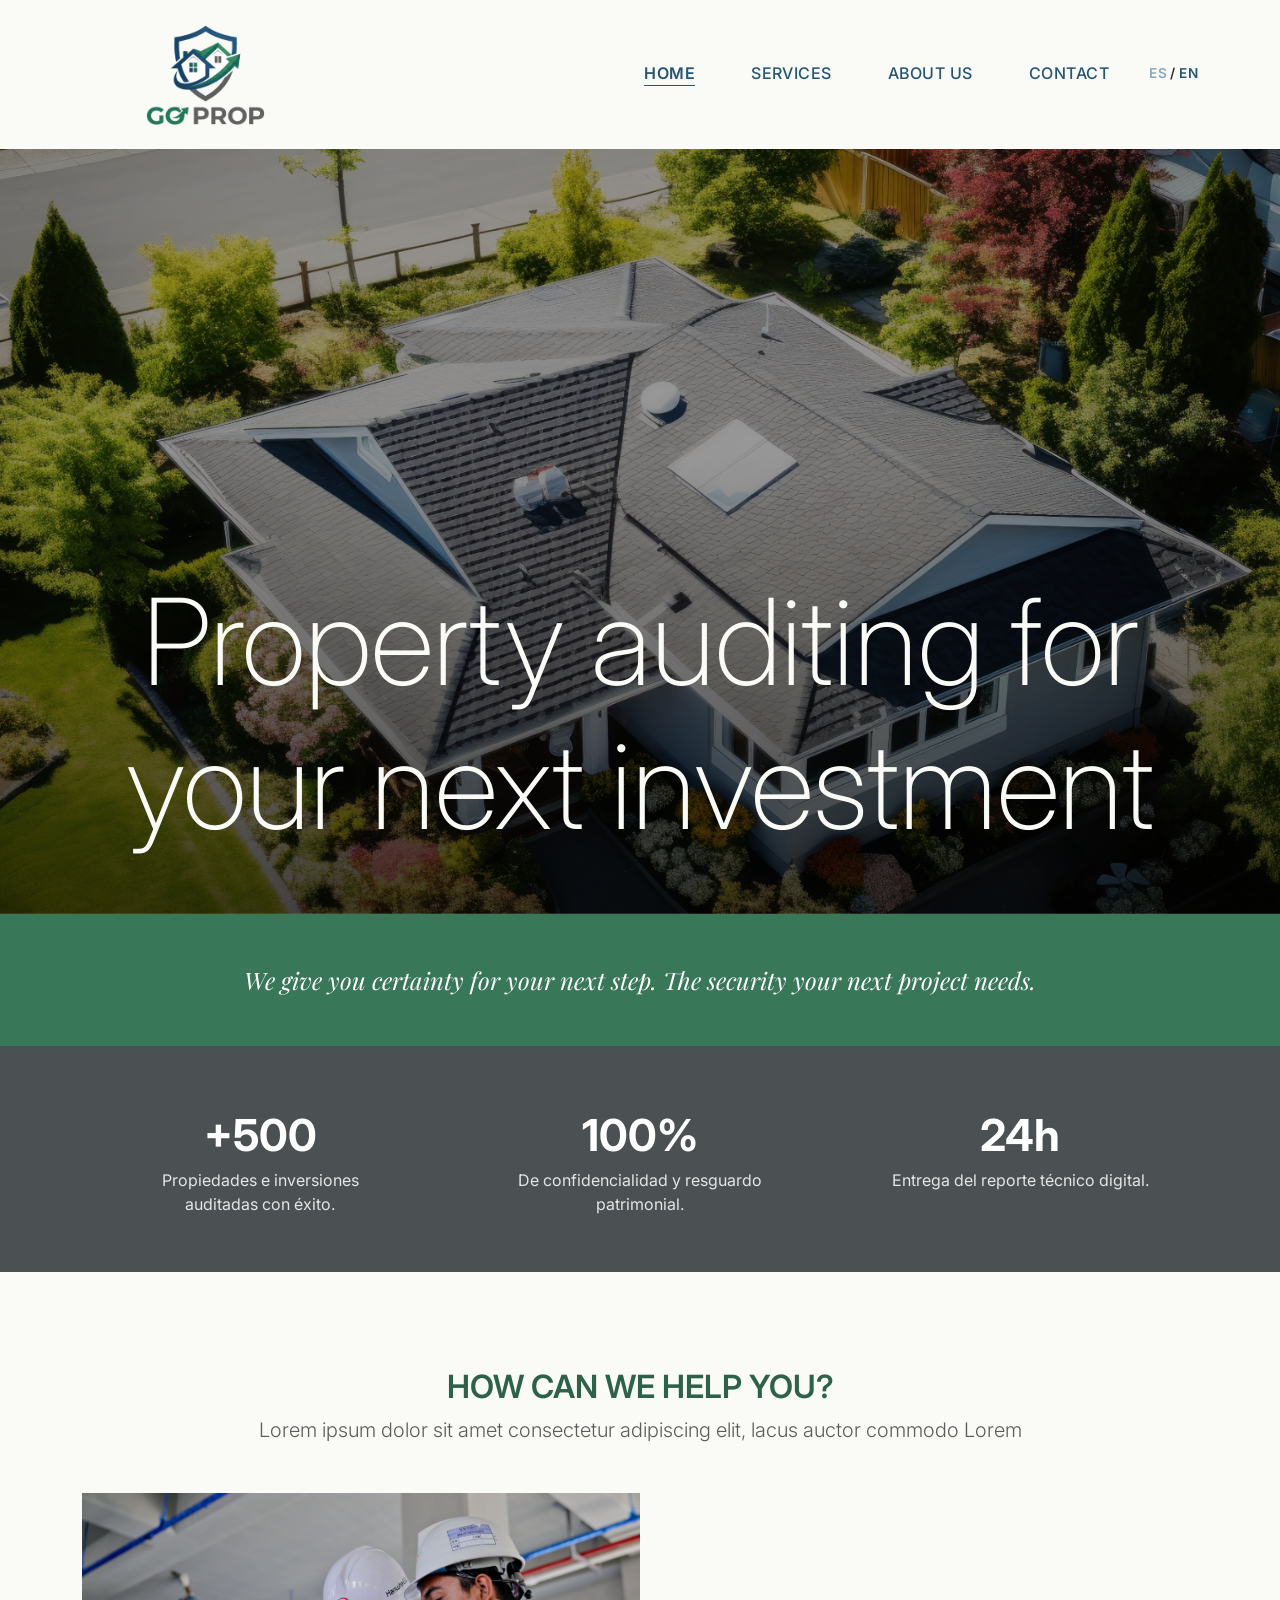
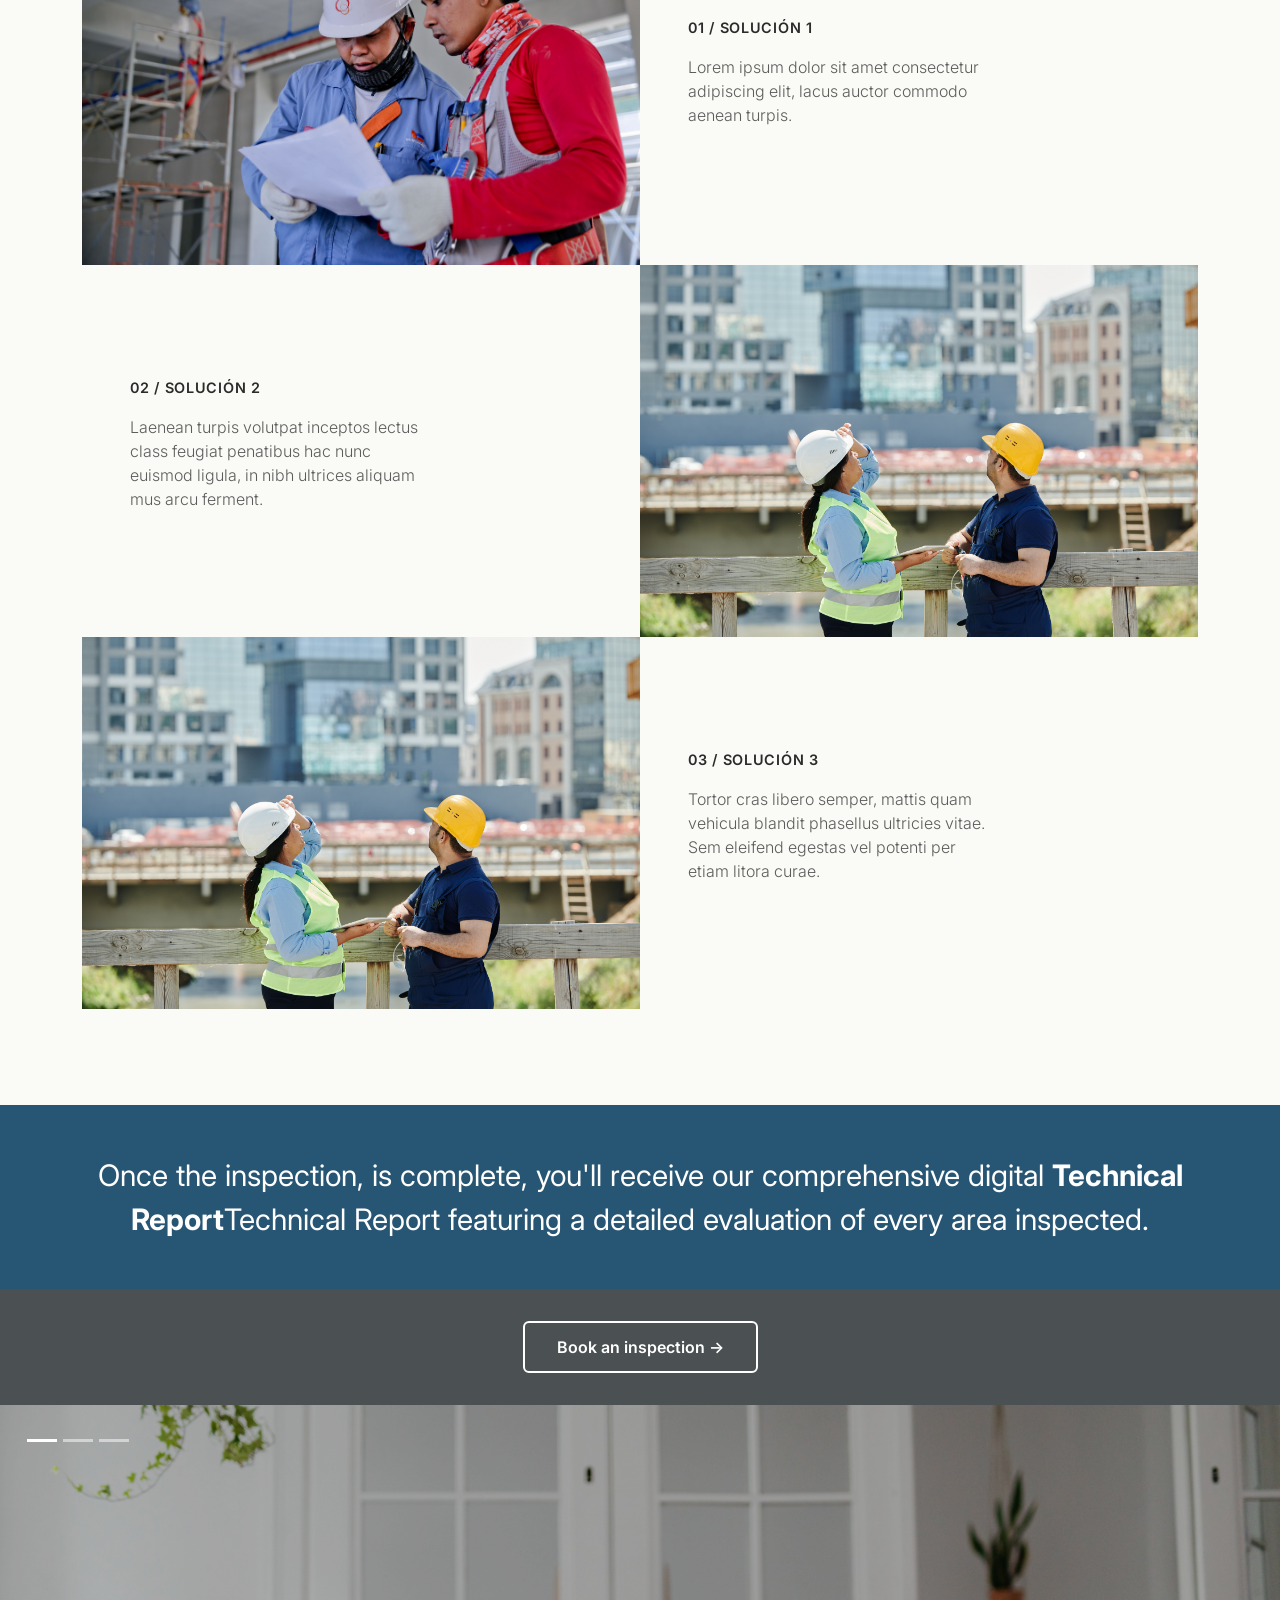
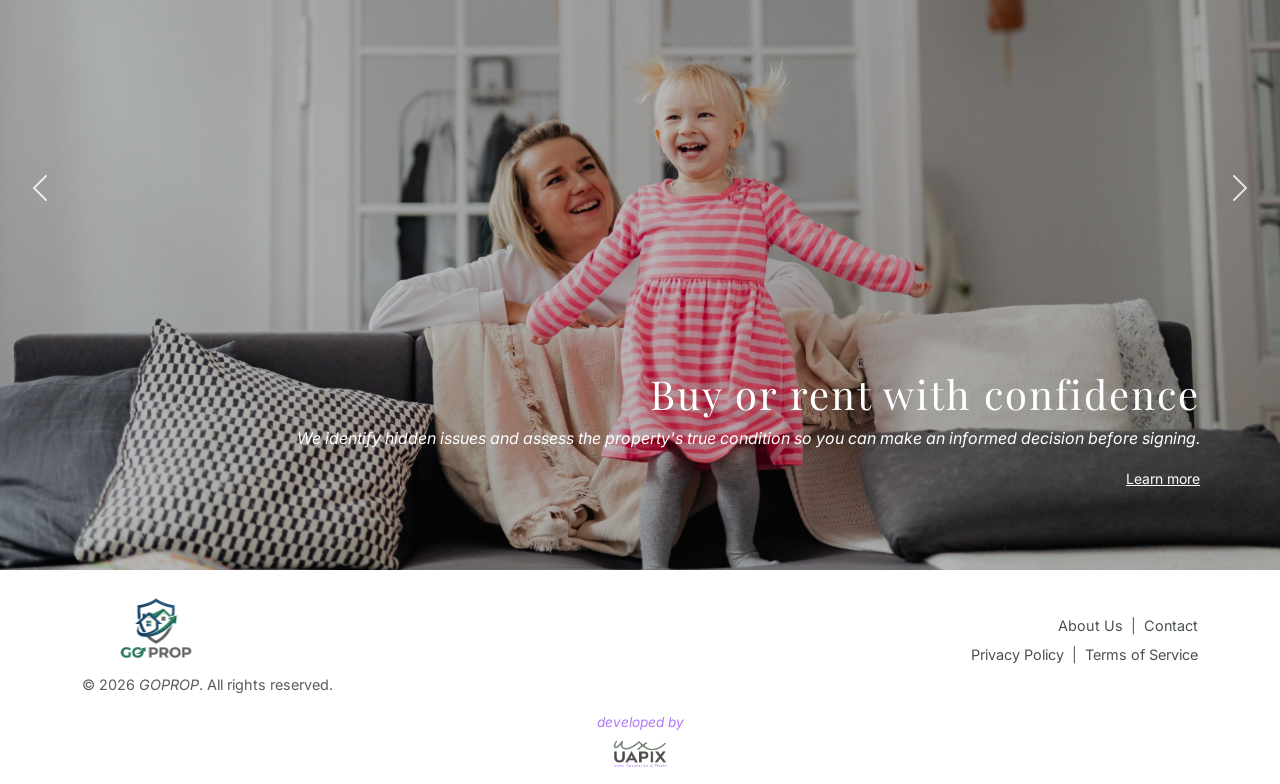
==== commit d087614f: "New Pages and style added" ====
--- a/en/index.html
+++ b/en/index.html
@@ -10,6 +10,7 @@
   <link rel="preconnect" href="https://fonts.googleapis.com">
   <link rel="preconnect" href="https://fonts.gstatic.com" crossorigin>
   <link href="https://fonts.googleapis.com/css2?family=Inter:wght@300;400;500;600;700&family=Playfair+Display:ital@1&display=swap" rel="stylesheet">
+  
   <!-- FAVICON -->
     <link rel="shortcut icon" href="../assets/images/favicon.png" type="image/x-icon">
     <link rel="icon" href="../assets/images/favicon.png" type="image/x-icon">
@@ -50,7 +51,7 @@
   <!-- ==========================================================================
        Hero
        ========================================================================== -->
-  <header class="hero" style="background-image: url('../assets/images/casaPlaceholder.jpg');">
+  <header class="hero" style="background-image: url('../assets/images/hero.png');">
     <div class="container hero-content">
       <!-- TRANSLATE -->
       <h1 class="display-5">Property auditing for your next investment</h1>
--- a/css/style.css
+++ b/css/style.css
@@ -400,3 +400,287 @@
   height: 100%;
   min-height: 320px;
 }
+
+/* ==========================================================================
+   Servicios — solution rows + photo collages
+   ========================================================================== */
+
+.solutions-heading {
+  color: var(--color-green-dark);
+  font-weight: 700;
+  text-align: center;
+}
+
+.solution-row {
+  margin-bottom: 5rem;
+}
+
+.solution-title {
+  color: var(--color-charcoal);
+  font-weight: 600;
+  font-size: 1.5rem;
+  margin-bottom: 1rem;
+}
+
+.solution-text p {
+  color: var(--color-text);
+  margin-bottom: 1rem;
+}
+
+.solution-text ul {
+  list-style: none;
+  padding-left: 0;
+  margin-bottom: 0;
+}
+
+.solution-text ul li {
+  position: relative;
+  padding-left: 1.1rem;
+  margin-bottom: 0.4rem;
+}
+
+.solution-text ul li::before {
+  content: '–';
+  position: absolute;
+  left: 0;
+  color: var(--color-green-dark);
+}
+
+.solution-collage {
+  display: grid;
+  gap: 0.75rem;
+  min-height: 420px;
+}
+
+.solution-collage img,
+.solution-collage .img-placeholder {
+  width: 100%;
+  height: 100%;
+  object-fit: cover;
+  min-height: 0;
+}
+
+.solution-collage.layout-1,
+.solution-collage.layout-3 {
+  grid-template-columns: 1fr 1fr;
+  grid-template-rows: 1.4fr 1fr;
+}
+
+.solution-collage.layout-1 .cell-1 {
+  grid-column: 1 / -1;
+}
+
+.solution-collage.layout-3 .cell-3 {
+  grid-column: 1 / -1;
+  grid-row: 2;
+}
+
+.solution-collage.layout-2 {
+  grid-template-columns: 1fr 1fr;
+  grid-template-rows: 1fr 1fr;
+}
+
+/* ==========================================================================
+   Servicios — pricing CTA (single green band, no separate button band)
+   ========================================================================== */
+
+.cta-pricing-heading {
+  font-weight: 600;
+  font-size: 1.75rem;
+  margin-bottom: 1.5rem;
+}
+
+.pricing-block {
+  min-height: 60px;
+  margin-bottom: 1.5rem;
+}
+
+/* ==========================================================================
+   Nosotros — intro + team carousel
+   ========================================================================== */
+
+.about-intro {
+  color: var(--color-navy);
+  text-align: center;
+}
+
+.about-intro p {
+  max-width: 900px;
+  margin: 0 auto 2rem;
+  font-size: 1.15rem;
+  line-height: 1.6;
+}
+
+.about-intro .about-highlight {
+  font-family: var(--font-serif);
+  font-style: italic;
+  font-weight: 700;
+  font-size: 1.4rem;
+}
+
+.team-carousel .team-slide {
+  display: flex;
+  flex-wrap: wrap;
+  min-height: 60vh;
+}
+
+.team-carousel .team-photo {
+  flex: 1 1 50%;
+}
+
+.team-carousel .team-photo img,
+.team-carousel .team-photo .img-placeholder {
+  width: 100%;
+  height: 100%;
+  object-fit: cover;
+  min-height: 60vh;
+}
+
+.team-carousel .team-info {
+  flex: 1 1 50%;
+  background-color: var(--color-navy);
+  color: var(--color-white);
+  padding: 3rem;
+  display: flex;
+  flex-direction: column;
+  justify-content: center;
+}
+
+.team-carousel .team-info h3 {
+  font-weight: 700;
+  font-size: 1.75rem;
+  margin-bottom: 0.25rem;
+}
+
+.team-carousel .team-info .team-role {
+  font-family: var(--font-serif);
+  font-style: italic;
+  margin-bottom: 1.5rem;
+}
+
+.team-carousel .team-info .team-bio {
+  line-height: 1.7;
+}
+
+.team-carousel .carousel-indicators {
+  top: 1.5rem;
+  bottom: auto;
+  justify-content: flex-start;
+  margin-left: 1.5rem;
+  margin-right: 0;
+}
+
+.team-carousel .carousel-control-prev,
+.team-carousel .carousel-control-next {
+  top: 50%;
+  bottom: auto;
+  width: 48px;
+  height: 48px;
+  transform: translateY(-50%);
+  opacity: 0.8;
+}
+
+.team-carousel .carousel-control-prev {
+  left: 1rem;
+}
+
+.team-carousel .carousel-control-next {
+  right: 1rem;
+}
+
+.team-carousel .carousel-control-prev:hover,
+.team-carousel .carousel-control-next:hover {
+  opacity: 1;
+}
+
+/* ==========================================================================
+   Contacto — full-bleed green form section
+   ========================================================================== */
+
+.contact-hero {
+  background-color: var(--color-green);
+  color: var(--color-white);
+  padding: 5rem 0;
+}
+
+.contact-hero h1 {
+  font-weight: 700;
+  color: rgba(255, 255, 255, 0.92);
+  text-align: center;
+  margin-bottom: 1.5rem;
+}
+
+.contact-subtext {
+  text-align: center;
+  max-width: 700px;
+  margin: 0 auto 3rem;
+}
+
+.contact-form label {
+  display: block;
+  margin-bottom: 0.5rem;
+  font-weight: 500;
+}
+
+.contact-form input {
+  width: 100%;
+  background: transparent;
+  border: none;
+  border-bottom: 1px solid rgba(255, 255, 255, 0.6);
+  color: var(--color-white);
+  padding: 0.5rem 0;
+}
+
+.contact-form input:focus {
+  outline: none;
+  border-bottom-color: var(--color-white);
+}
+
+.contact-form input::placeholder {
+  color: rgba(255, 255, 255, 0.5);
+}
+
+.contact-hero .btn-outline-goprop:hover {
+  color: var(--color-green);
+}
+
+.social-icons {
+  display: flex;
+  gap: 1rem;
+  justify-content: center;
+}
+
+.social-icons a {
+  width: 44px;
+  height: 44px;
+  border: 1px solid var(--color-white);
+  border-radius: 4px;
+  display: flex;
+  align-items: center;
+  justify-content: center;
+  color: var(--color-white);
+  font-size: 1.1rem;
+  transition: var(--transition-base);
+}
+
+.social-icons a:hover {
+  background: var(--color-white);
+  color: var(--color-green);
+}
+
+/* ==========================================================================
+   Placeholder blocks (temporary — remove once real assets are in place)
+   ========================================================================== */
+
+.img-placeholder {
+  background-color: #d9d9d9;
+  color: #6b6b6b;
+  display: flex;
+  align-items: center;
+  justify-content: center;
+  text-align: center;
+  font-size: 0.85rem;
+  width: 100%;
+  height: 100%;
+  min-height: 320px;
+}
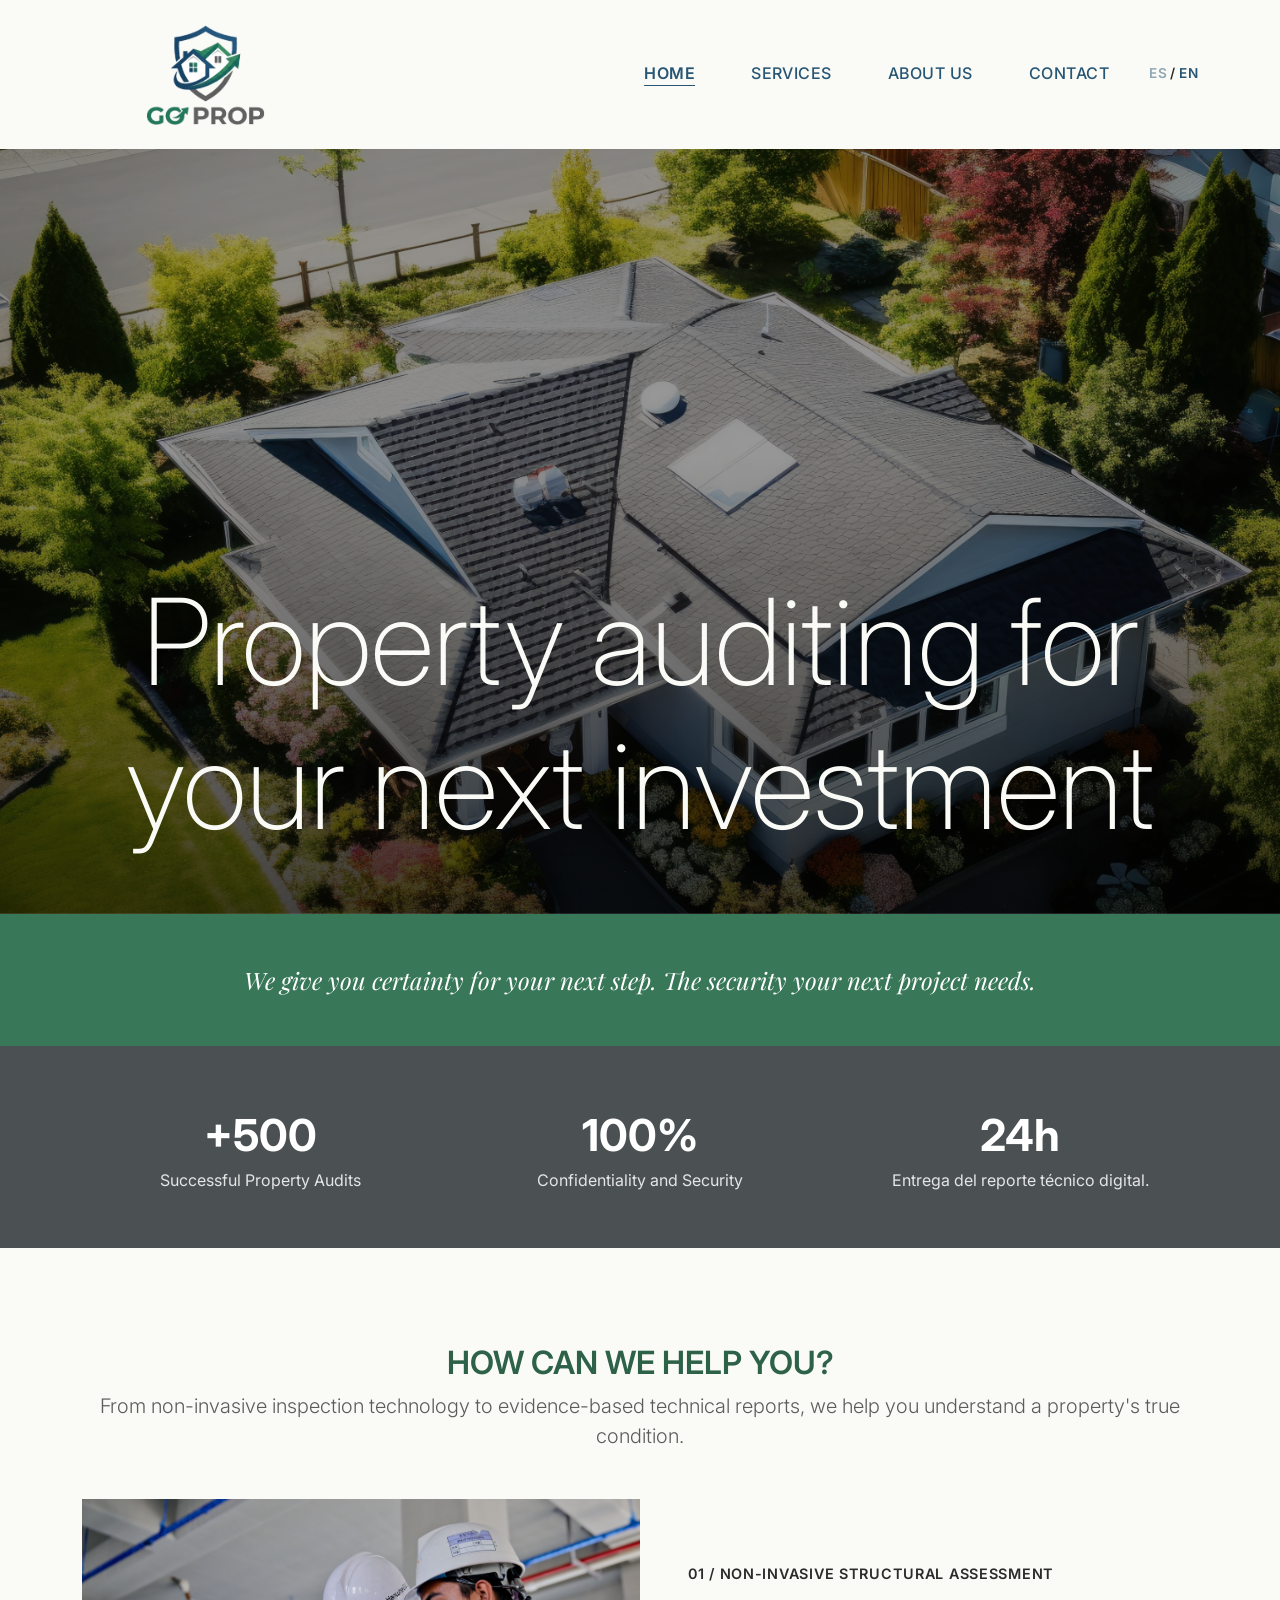
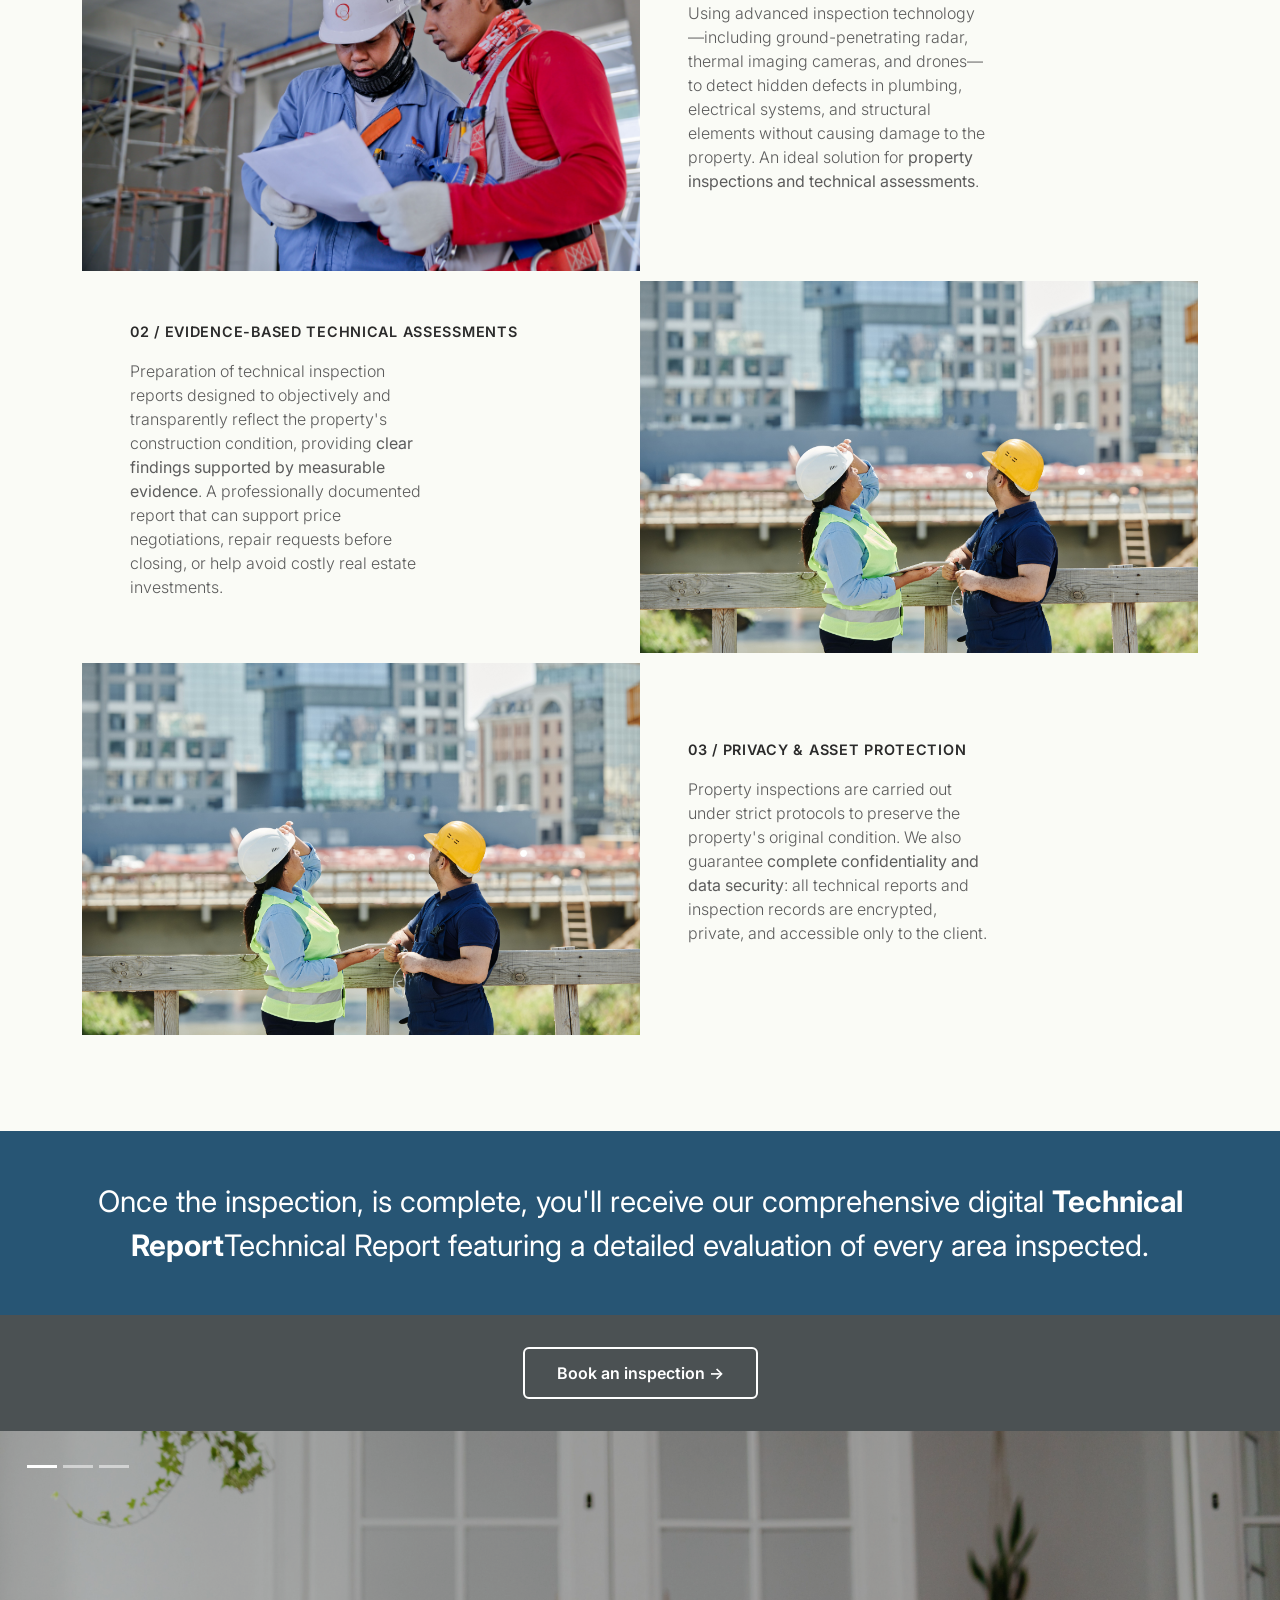
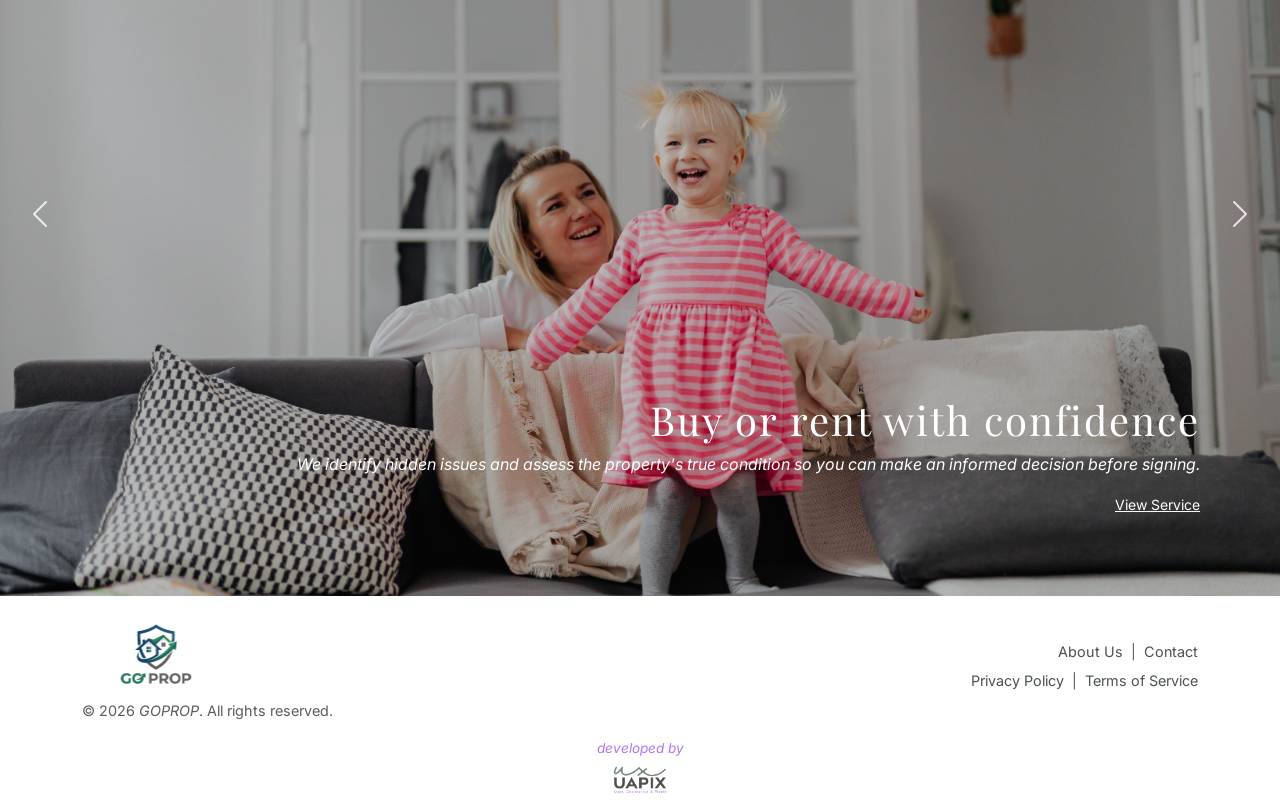
==== commit 68dd971e: "all translations and final written content" ====
--- a/en/index.html
+++ b/en/index.html
@@ -52,15 +52,14 @@
        Hero
        ========================================================================== -->
   <header class="hero" style="background-image: url('../assets/images/hero.png');">
-    <div class="container hero-content">
-      <!-- TRANSLATE -->
+    <div class="container hero-content">  
       <h1 class="display-5">Property auditing for your next investment</h1>
     </div>
   </header>
 
   <!-- Quote band -->
   <section class="quote-band">
-    <!-- TRANSLATE -->
+  
     <p>We give you certainty for your next step. The security your next project needs.</p>
   </section>
 
@@ -71,11 +70,11 @@
         <div class="col-md-4">
           <div class="stat-number">+500</div>
           <!-- TRANSLATE (3 stat labels below) -->
-          <p class="stat-label">Propiedades e inversiones auditadas con éxito.</p>
+          <p class="stat-label">Successful Property Audits</p>
         </div>
         <div class="col-md-4">
           <div class="stat-number">100%</div>
-          <p class="stat-label">De confidencialidad y resguardo patrimonial.</p>
+          <p class="stat-label">Confidentiality and Security</p>
         </div>
         <div class="col-md-4">
           <div class="stat-number">24h</div>
@@ -86,14 +85,14 @@
   </section>
 
   <!-- ==========================================================================
-       Cómo te ayudamos
+       How can we help
        ========================================================================== -->
   <section class="services-intro section-padding">
     <div class="container">
       <div class="text-center mb-5">
-        <!-- TRANSLATE -->
+        
         <h2>HOW CAN WE HELP YOU?</h2>
-        <p class="lead">Lorem ipsum dolor sit amet consectetur adipiscing elit, lacus auctor commodo Lorem</p>
+        <p class="lead">From non-invasive inspection technology to evidence-based technical reports, we help you understand a property's true condition.</p>
       </div>
 
       <!-- Row 1: image left, text right -->
@@ -102,9 +101,9 @@
           <img src="/assets/images/solucion1.jpg" alt="Inspectores revisando documentos en una propiedad">
         </div>
         <div class="col-md-6 p-5">
-          <!-- TRANSLATE (label + paragraph, x3 rows below) -->
-          <span class="service-number">01 / Solución 1</span>
-          <p class="mt-3">Lorem ipsum dolor sit amet consectetur adipiscing elit, lacus auctor commodo aenean turpis.</p>
+          
+          <span class="service-number">01 / Non-Invasive Structural Assessment</span>
+          <p class="mt-3">Using advanced inspection technology—including ground-penetrating radar, thermal imaging cameras, and drones—to detect hidden defects in plumbing, electrical systems, and structural elements without causing damage to the property. An ideal solution for <strong>property inspections and technical assessments</strong>.</p>
         </div>
       </div>
 
@@ -114,8 +113,8 @@
           <img src="/assets/images/solucion2.jpg" alt="Inspectores afuera revisando la fachada de una propiedad">
         </div>
         <div class="col-md-6 order-md-1 p-5">
-          <span class="service-number">02 / Solución 2</span>
-          <p class="mt-3">Laenean turpis volutpat inceptos lectus class feugiat penatibus hac nunc euismod ligula, in nibh ultrices aliquam mus arcu ferment.</p>
+          <span class="service-number">02 / Evidence-Based Technical Assessments</span>
+          <p class="mt-3">Preparation of technical inspection reports designed to objectively and transparently reflect the property's construction condition, providing <strong>clear findings supported by measurable evidence</strong>. A professionally documented report that can support price negotiations, repair requests before closing, or help avoid costly real estate investments.</p>
         </div>
       </div>
 
@@ -125,8 +124,8 @@
           <img src="/assets/images/solucion2.jpg" alt="Inspectores revisando planos en una computadora portatil">
         </div>
         <div class="col-md-6 p-5">
-          <span class="service-number">03 / Solución 3</span>
-          <p class="mt-3">Tortor cras libero semper, mattis quam vehicula blandit phasellus ultricies vitae. Sem eleifend egestas vel potenti per etiam litora curae.</p>
+          <span class="service-number">03 / Privacy & Asset Protection</span>
+          <p class="mt-3">Property inspections are carried out under strict protocols to preserve the property's original condition. We also guarantee <strong>complete confidentiality and data security</strong>: all technical reports and inspection records are encrypted, private, and accessible only to the client.</p>
         </div>
       </div>
     </div>
@@ -158,21 +157,23 @@
         <div class="gallery-parallax-content">
           <h2 class="display-6">Buy or rent with confidence</h2>
           <p class="fst-italic">We identify hidden issues and assess the property's true condition so you can make an informed decision before signing.</p>
-          <a href="servicios.html" class="text-white text-decoration-underline small">Learn more</a>
+          <a href="servicios.html#pre-compra" class="text-white text-decoration-underline small">View Service</a>
         </div>
       </div>
       <div class="carousel-item" style="background-image: url('../assets/images/gallery-kitchen.jpg');">
         <div class="gallery-parallax-content">
           <h2 class="display-6">End construction work with peace of mind</h2>
           <p class="fst-italic">We verify that newly built or renovated properties meet quality standards and match the agreed specifications before handover.</p>
-          <a href="servicios.html" class="text-white text-decoration-underline small">Learn more</a>
+          <a href="servicios.html#control-obra" class="text-white text-decoration-underline small">View Service</a>
+
         </div>
       </div>
       <div class="carousel-item" style="background-image: url('../assets/images/gallery-garden.jpg');">
         <div class="gallery-parallax-content">
           <h2 class="display-6">Find the root cause of the problem</h2>
           <p class="fst-italic">We investigate leaks, structural cracks, and other property issues to identify their source and provide a reliable technical diagnosis.</p>
-          <a href="servicios.html" class="text-white text-decoration-underline small">Learn more</a>
+          <a href="servicios.html#patologias" class="text-white text-decoration-underline small">View Service</a>
+
         </div>
       </div>
     </div>
--- a/css/style.css
+++ b/css/style.css
@@ -518,7 +518,9 @@
   font-size: 1.4rem;
 }
 
-.team-carousel .team-slide {
+.team-carousel .team-slide.active,
+.team-carousel .carousel-item-next.team-slide,
+.team-carousel .carousel-item-prev.team-slide {
   display: flex;
   flex-wrap: wrap;
   min-height: 60vh;
@@ -540,7 +542,7 @@
   flex: 1 1 50%;
   background-color: var(--color-navy);
   color: var(--color-white);
-  padding: 3rem;
+  padding: 4rem;
   display: flex;
   flex-direction: column;
   justify-content: center;
@@ -621,22 +623,46 @@
   margin-bottom: 0.5rem;
   font-weight: 500;
 }
-
-.contact-form input {
+.contact-form .row > div {
+  display: flex;
+  flex-direction: column;
+  justify-content: flex-end;
+}
+.field-hint {
+  display: block;
+  font-style: italic;
+  font-size: 0.85rem;
+  color: rgba(255, 255, 255, 0.7);
+  margin-top: -0.25rem;
+  margin-bottom: 0.5rem;
+}
+.contact-form input,
+.contact-form textarea {
   width: 100%;
   background: transparent;
   border: none;
   border-bottom: 1px solid rgba(255, 255, 255, 0.6);
   color: var(--color-white);
   padding: 0.5rem 0;
-}
-
-.contact-form input:focus {
+  font-family: inherit;
+  resize: vertical;
+}
+
+.contact-form textarea {
+  border: 1px solid rgba(255, 255, 255, 0.6);
+  border-radius: 4px;
+  padding: 0.75rem;
+  min-height: 110px;
+}
+
+.contact-form input:focus,
+.contact-form textarea:focus {
   outline: none;
   border-bottom-color: var(--color-white);
 }
 
-.contact-form input::placeholder {
+.contact-form input::placeholder,
+.contact-form textarea::placeholder {
   color: rgba(255, 255, 255, 0.5);
 }
 
@@ -668,6 +694,15 @@
   color: var(--color-green);
 }
 
+.form-status {
+  min-height: 1.5rem;
+  font-weight: 500;
+}
+
+.form-status-error {
+  color: #ffb3b3;
+}
+
 /* ==========================================================================
    Placeholder blocks (temporary — remove once real assets are in place)
    ========================================================================== */
